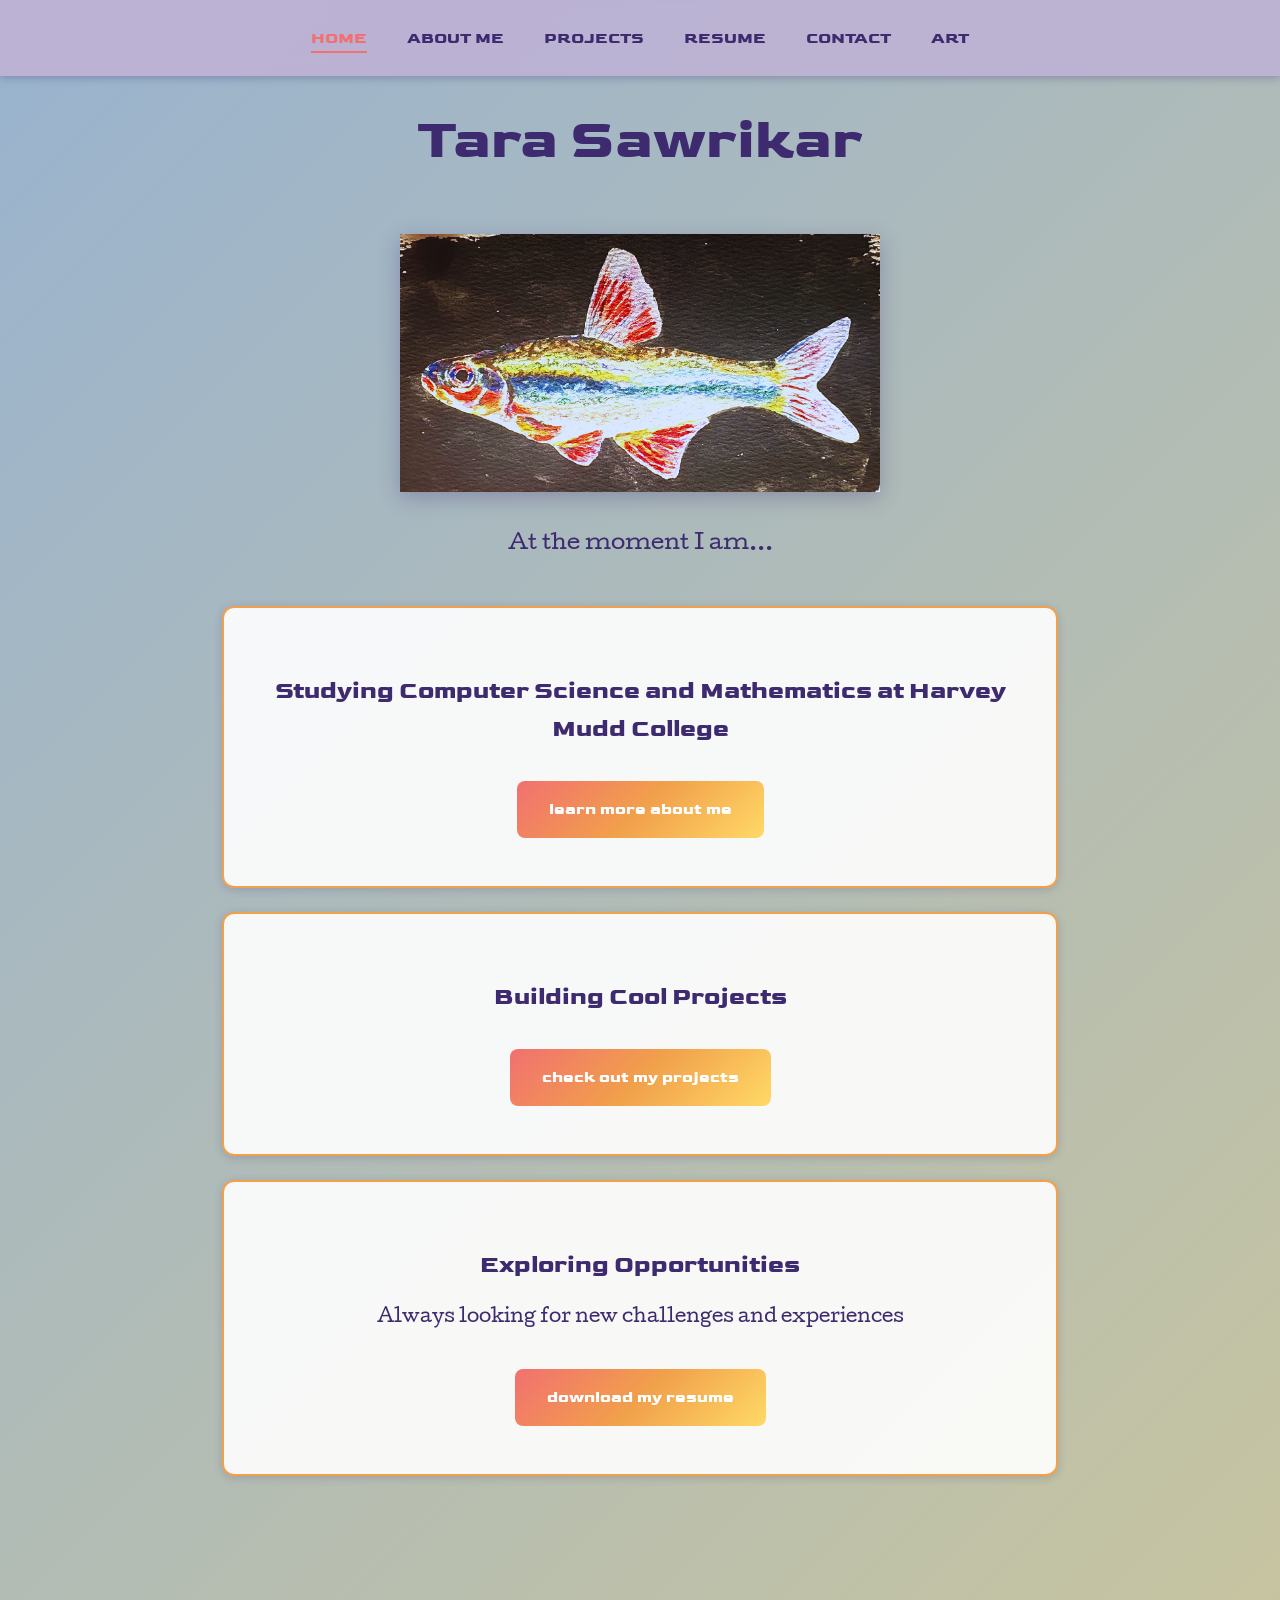
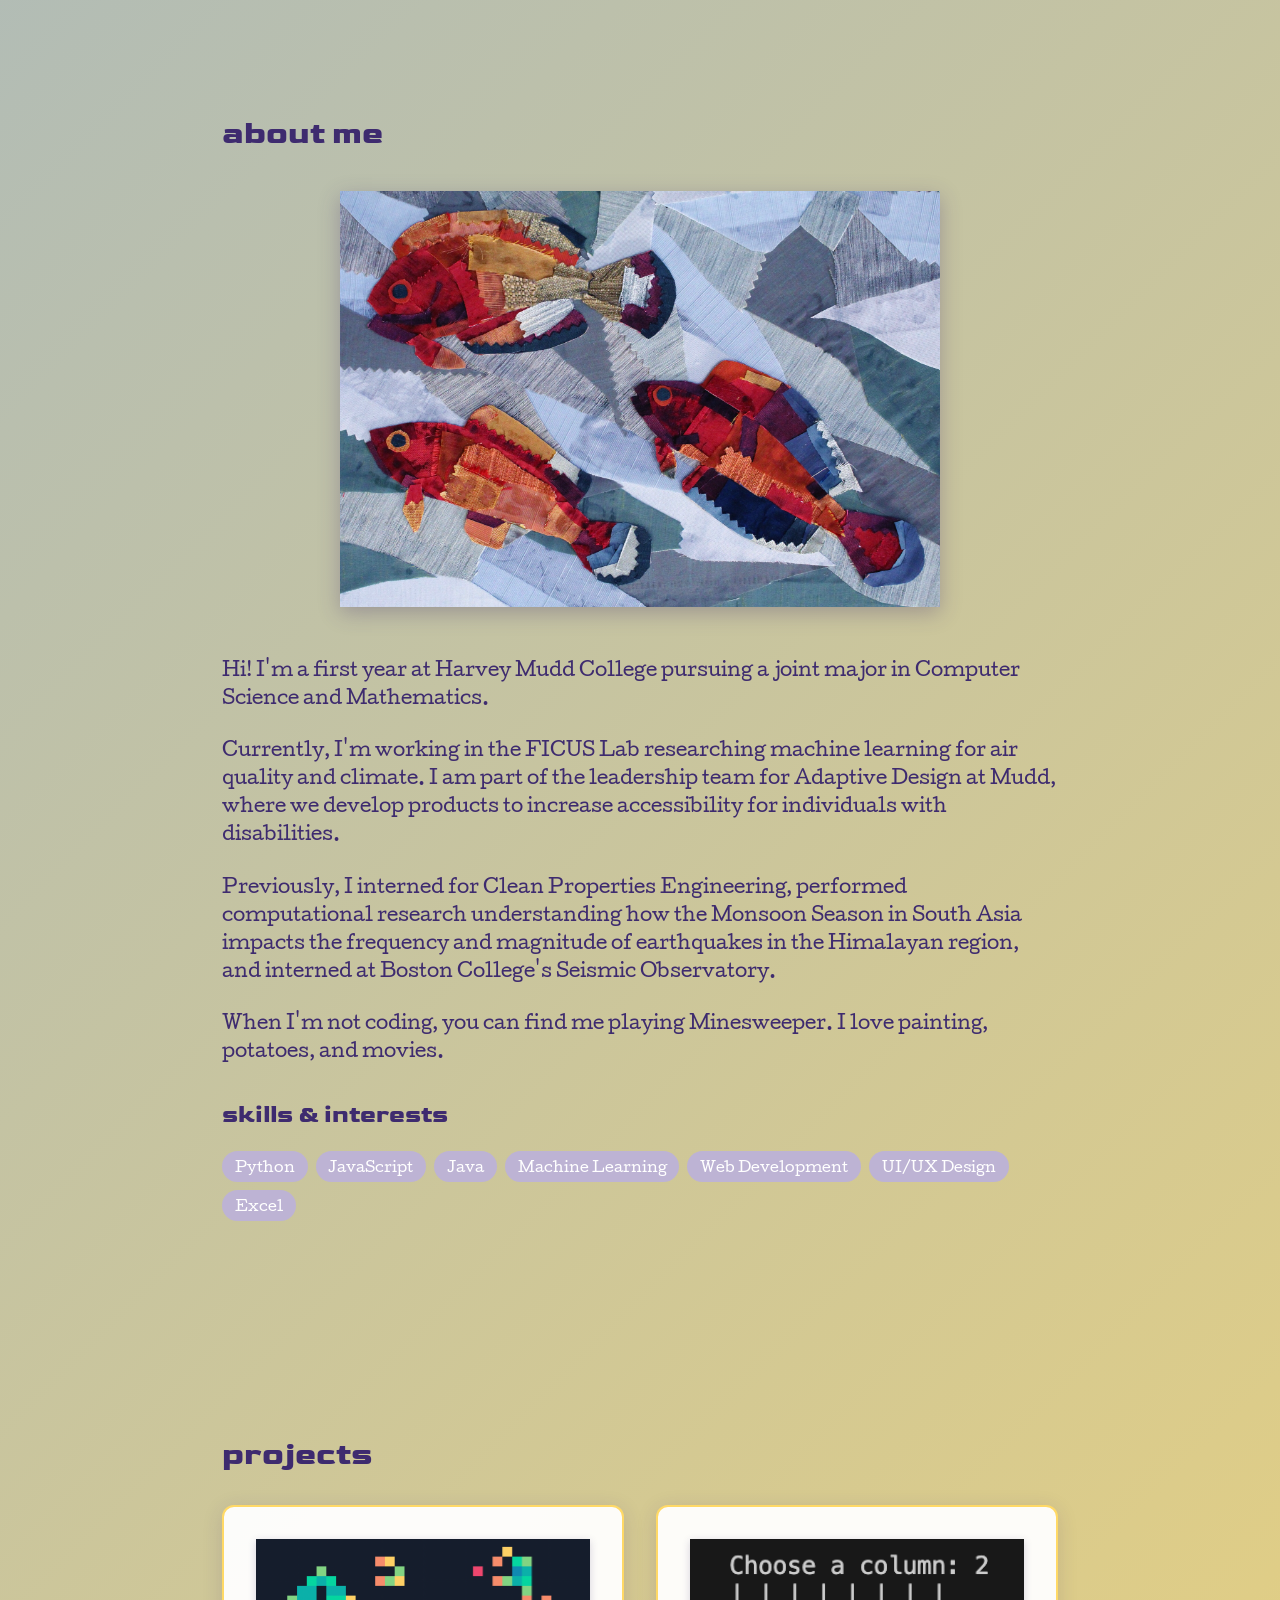
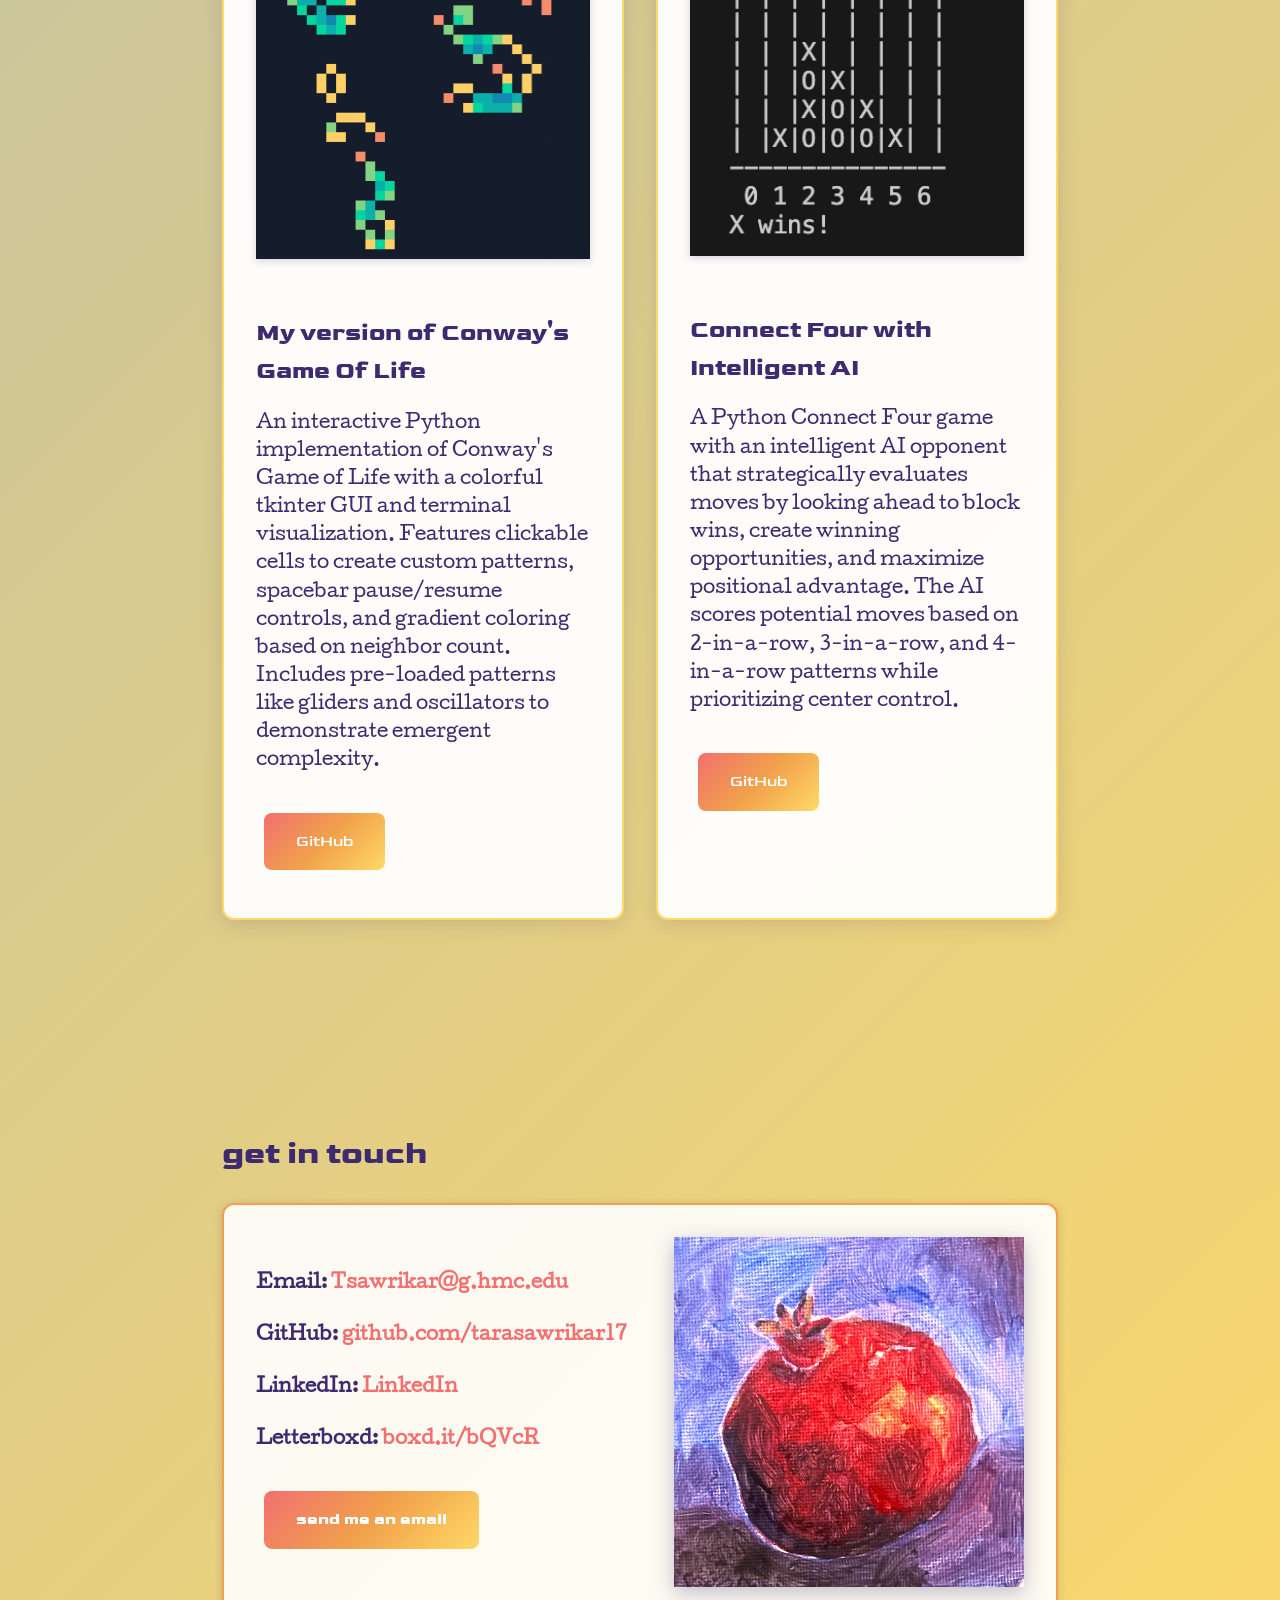
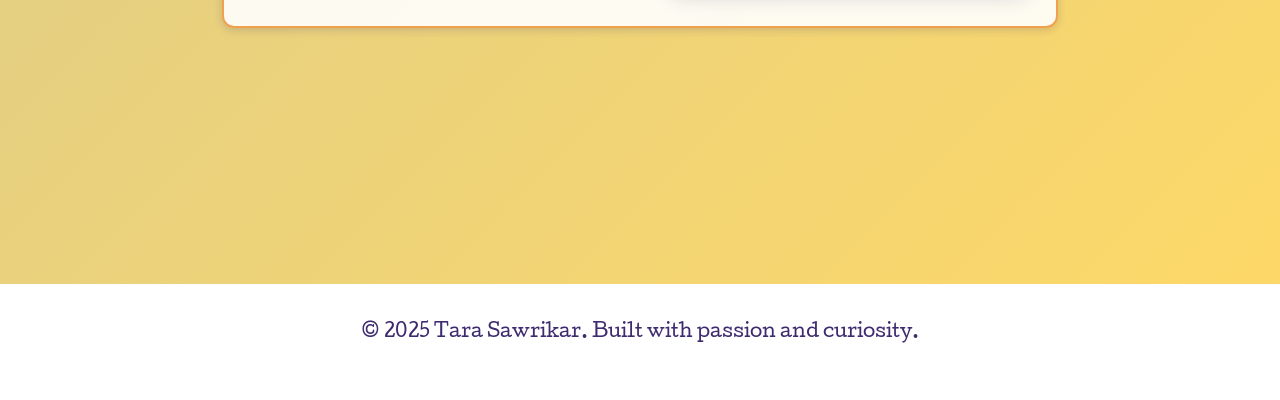
==== index.html @ 08d16f01 "Initial commit" ====
<!DOCTYPE html>
<html lang="en">
<head>
    <meta charset="UTF-8">
    <meta name="viewport" content="width=device-width, initial-scale=1.0">
    <title>Tara Sawrikar - Portfolio</title>

    <link rel="preconnect" href="https://fonts.googleapis.com">
    <link rel="preconnect" href="https://fonts.gstatic.com" crossorigin>
    <link href="https://fonts.googleapis.com/css2?family=Goldman:wght@400;700&family=Cutive&display=swap" rel="stylesheet">

    <style>
        * {
            margin: 0;
            padding: 0;
            box-sizing: border-box;
        }

        body {
            font-family: 'Cutive', serif;
            line-height: 1.6;
            color: #3e2b6f;
            background: linear-gradient(135deg, #99b3cf 0%, #ffd966 100%);
        }

        /* NAVIGATION */

        nav {
            position: fixed;
            top: 0;
            width: 100%;
            background: rgba(189, 179, 212, 0.95);
            backdrop-filter: blur(10px);
            padding: 1.5rem 2rem;
            box-shadow: 0 2px 8px rgba(62, 43, 111, 0.3);
            z-index: 1000;
        }

        nav ul {
            list-style: none;
            display: flex;
            justify-content: center;
            gap: 2.5rem;
            flex-wrap: wrap;
        }

        nav a {
            text-decoration: none;
            color: #3e2b6f;
            font-weight: 700;
            font-family: 'Goldman', sans-serif;
            transition: color 0.3s, border-bottom 0.3s;
        }

        nav a:hover,
        nav a.active {
            color: #f27070;
            border-bottom: 2px solid #f27070;
            padding-bottom: 0.2rem;
        }

        /* SECTIONS */

        section {
            max-width: 900px;
            margin: 0 auto;
            padding: 6rem 2rem 4rem;
            min-height: 100vh;
            scroll-margin-top: 120px;
        }

        h1, h2, h3 {
            font-family: 'Goldman', sans-serif;
        }

        h1 {
            font-size: 3.5rem;
            margin-bottom: 1rem;
        }

        h2 {
            font-size: 2rem;
            margin: 3rem 0 1.5rem;
        }

        h3 {
            font-size: 1.5rem;
            margin: 2rem 0 1rem;
        }

        p {
            font-size: 1.1rem;
            margin-bottom: 1.5rem;
        }

        /* HERO */

        .hero {
            display: flex;
            flex-direction: column;
            align-items: center;
            text-align: center;
        }

        .hero-image {
            width: 480px;
            max-width: 95%;
            margin: 2rem 0;
            box-shadow: 0 6px 20px rgba(62, 43, 111, 0.3);
        }

        .hero-image {
            transition: transform 0.3s ease, box-shadow 0.3s ease;
        }

        .hero-image:hover {
            transform: scale(1.03);
            box-shadow: 0 10px 30px rgba(62, 43, 111, 0.4);
        }

        .about-image {
            display: flex;
            justify-content: center;
            margin: 2rem 0;
        }

        .about-image img {
            width: 600px;
            max-width: 95%;
            box-shadow: 0 6px 20px rgba(62, 43, 111, 0.3);
            transition: transform 0.3s ease, box-shadow 0.3s ease;
        }

        .about-image img:hover {
            transform: scale(1.03);
            box-shadow: 0 10px 30px rgba(62, 43, 111, 0.4);
        }

        .contact-box {
            display: flex;
            align-items: center;
            justify-content: space-between;
            gap: 2rem;
            flex-wrap: wrap;
        }

        .contact-text {
            flex: 1 1 300px;
        }

        .contact-image img {
            max-width: 350px;
            width: 100%;
            box-shadow: 0 6px 20px rgba(62, 43, 111, 0.3);
            transition: transform 0.3s, box-shadow 0.3s;
        }

        .contact-image img:hover {
            transform: scale(1.03);
            box-shadow: 0 10px 30px rgba(62, 43, 111, 0.4);
        }

        @media (max-width: 768px) {
            .contact-box {
                flex-direction: column;
                text-align: center;
            }

            .contact-image img {
                max-width: 100%;
                margin-top: 1rem;
            }
        }

        /* HIGHLIGHT BOX */

        .highlight-box {
            background: rgba(255, 255, 255, 0.9);
            padding: 2rem;
            border-radius: 12px;
            margin: 1.5rem 0;
            box-shadow: 0 2px 8px rgba(62, 43, 111, 0.2);
            border: 2px solid #f1a04b;
            transition: transform 0.3s, box-shadow 0.3s;
        }

        .highlight-box:hover {
            transform: translateY(-3px);
            box-shadow: 0 4px 16px rgba(242, 112, 112, 0.4);
        }

        /* PROJECTS */

        .project-grid {
            display: grid;
            grid-template-columns: repeat(auto-fit, minmax(280px, 1fr));
            gap: 2rem;
        }

        .project-card {
            background: rgba(255, 255, 255, 0.95);
            padding: 2rem;
            border-radius: 12px;
            box-shadow: 0 4px 20px rgba(62, 43, 111, 0.15);
            border: 2px solid #ffd966;
            transition: transform 0.3s, box-shadow 0.3s;
        }

        .project-card:hover {
            transform: translateY(-5px);
            box-shadow: 0 8px 30px rgba(242, 112, 112, 0.3);
        }

        .project-card img {
            width: 100%;
            
            margin-bottom: 1rem;
            box-shadow: 0 2px 8px rgba(62, 43, 111, 0.2);
        }

        /* TAGS */

        .tags {
            display: flex;
            flex-wrap: wrap;
            gap: 0.5rem;
            margin-top: 1rem;
        }

        .tag {
            background: #bdb3d4;
            color: white;
            padding: 0.3rem 0.8rem;
            border-radius: 20px;
            font-size: 0.85rem;
        }

        /* CTA */

        .cta-button {
            display: inline-block;
            background: linear-gradient(135deg, #f27070, #f1a04b, #ffd966);
            color: white;
            padding: 1rem 2rem;
            border-radius: 8px;
            text-decoration: none;
            margin: 1rem 0.5rem;
            font-family: 'Goldman', sans-serif;
            transition: transform 0.2s, box-shadow 0.3s;
        }

        .cta-button:hover {
            transform: scale(1.05);
            box-shadow: 0 6px 20px rgba(242, 112, 112, 0.5);
        }

        /* LINKS */

        .highlight-box a {
            color: #f27070;
            font-weight: 600;
            text-decoration: none;
        }

        .highlight-box a:hover {
            text-decoration: underline;
        }

        /* FADE-IN ANIMATIONS */

        .fade-in {
            opacity: 0;
            transform: translateY(20px);
            transition: opacity 0.8s ease, transform 0.8s ease;
        }

        .fade-in.visible {
            opacity: 1;
            transform: translateY(0);
        }

        footer {
            text-align: center;
            padding: 2rem;
            background: white;
        }

        @media (max-width: 768px) {
            h1 {
                font-size: 2.5rem;
            }

            section {
                padding: 5rem 1.5rem 3rem;
            }
        }

        .highlight-box .cta-button {
            color: white;
        }
    </style>
</head>

<body>

<nav>
    <ul>
        <li><a href="#home">HOME</a></li>
        <li><a href="#about">ABOUT ME</a></li>
        <li><a href="#projects">PROJECTS</a></li>
        <li><a href="resume.html">RESUME</a></li>
        <li><a href="#contact">CONTACT</a></li>
        <li><a href="art.html">ART</a></li>
    </ul>
</nav>

<section id="home" class="hero fade-in">
    <h1>Tara Sawrikar</h1>
    <img src="rainbow.png" alt="Colorful fish artwork" class="hero-image" />
    <p style="font-size: 1.3rem;">At the moment I am...</p>

    <div>
        <div class="highlight-box fade-in">
            <h3>Studying Computer Science and Mathematics at Harvey Mudd College</h3>
            <a href="#about" class="cta-button">learn more about me</a>
        </div>

        <div class="highlight-box fade-in">
            <h3>Building Cool Projects</h3>
            <a href="#projects" class="cta-button">check out my projects</a>
        </div>

        <div class="highlight-box fade-in">
            <h3>Exploring Opportunities</h3>
            <p>Always looking for new challenges and experiences</p>
            <a href="resume.html" class="cta-button">download my resume</a>
        </div>
    </div>
</section>

<section id="about" class="fade-in">
    <h2>about me</h2>

    <div class="about-image">
        <img src="fashionfish.png" alt="About Me Image">
    </div>

    <h2></h2>

    <div class="about-container">
        <div class="about-text">
            <p>Hi! I'm a first year at Harvey Mudd College pursuing a joint major in Computer Science and Mathematics.</p>

            <p>Currently, I'm working in the FICUS Lab researching machine learning for air quality and climate. I am part of the leadership team for Adaptive Design at Mudd, where we develop products to increase accessibility for individuals with disabilities.</p>

            <p>Previously, I interned for Clean Properties Engineering, performed computational research understanding how the Monsoon Season in South Asia impacts the frequency and magnitude of earthquakes in the Himalayan region, and interned at Boston College's Seismic Observatory.</p>

            <p>When I'm not coding, you can find me playing Minesweeper. I love painting, potatoes, and movies.</p>

            <h3>skills & interests</h3>
            <div class="tags">
                <span class="tag">Python</span>
                <span class="tag">JavaScript</span>
                <span class="tag">Java</span>
                <span class="tag">Machine Learning</span>
                <span class="tag">Web Development</span>
                <span class="tag">UI/UX Design</span>
                <span class="tag">Excel</span>
            </div>
        </div>
    </div>
</section>

<section id="projects" class="fade-in">
    <h2>projects</h2>

    <div class="project-grid">
        <div class="project-card fade-in">
            <img src="GOL.png" alt="Conway's Game of Life">
            <h3>My version of Conway's Game Of Life</h3>
            <p>An interactive Python implementation of Conway's Game of Life with a colorful tkinter GUI and terminal visualization. Features clickable cells to create custom patterns, spacebar pause/resume controls, and gradient coloring based on neighbor count. Includes pre-loaded patterns like gliders and oscillators to demonstrate emergent complexity.</p>
            <a href="https://github.com/tarasawrikar17/my-conways-game-of-life" class="cta-button" target="_blank">GitHub</a>
        </div>

        <div class="project-card fade-in">
            <img src="four.png" alt="Connect Four AI">
            <h3>Connect Four with Intelligent AI</h3>
            <p>A Python Connect Four game with an intelligent AI opponent that strategically evaluates moves by looking ahead to block wins, create winning opportunities, and maximize positional advantage. The AI scores potential moves based on 2-in-a-row, 3-in-a-row, and 4-in-a-row patterns while prioritizing center control.</p>
            <a href="https://github.com/tarasawrikar17/AI-Connect4" class="cta-button" target="_blank">GitHub</a>
        </div>
    </div>
</section>

<section id="contact" class="fade-in">
    <h2>get in touch</h2>

    <div class="highlight-box contact-box">
        <div class="contact-text">
            <p><strong>Email:</strong> <a href="mailto:Tsawrikar@g.hmc.edu">Tsawrikar@g.hmc.edu</a></p>
            <p><strong>GitHub:</strong> <a href="https://github.com/tarasawrikar17">github.com/tarasawrikar17</a></p>
            <p><strong>LinkedIn:</strong> <a href="https://linkedin.com/in/tara-sawrikar-07434b345">LinkedIn</a></p>
            <p><strong>Letterboxd:</strong> <a href="https://boxd.it/bQVcR">boxd.it/bQVcR</a></p>

            <a href="mailto:Tsawrikar@g.hmc.edu" class="cta-button">send me an email</a>
        </div>

        <div class="contact-image">
            <img src="pom.png" alt="Contact Image">
        </div>
    </div>
</section>

<footer>
    <p>&copy; 2025 Tara Sawrikar. Built with passion and curiosity.</p>
</footer>

<script>
/* Smooth scrolling */
document.querySelectorAll('a[href^="#"]').forEach(anchor => {
    anchor.addEventListener('click', e => {
        e.preventDefault();
        document.querySelector(anchor.getAttribute('href'))
            .scrollIntoView({ behavior: 'smooth' });
    });
});

/* Active nav highlight */
const sections = document.querySelectorAll("section");
const navLinks = document.querySelectorAll("nav a[href^='#']");

window.addEventListener("scroll", () => {
    let current = "";
    sections.forEach(section => {
        if (pageYOffset >= section.offsetTop - 130) {
            current = section.id;
        }
    });

    navLinks.forEach(link => {
        link.classList.remove("active");
        if (link.getAttribute("href") === `#${current}`) {
            link.classList.add("active");
        }
    });
});

/* Fade-in observer */
const observer = new IntersectionObserver(entries => {
    entries.forEach(entry => {
        if (entry.isIntersecting) {
            entry.target.classList.add("visible");
        }
    });
});

document.querySelectorAll(".fade-in").forEach(el => observer.observe(el));
</script>

</body>
</html>
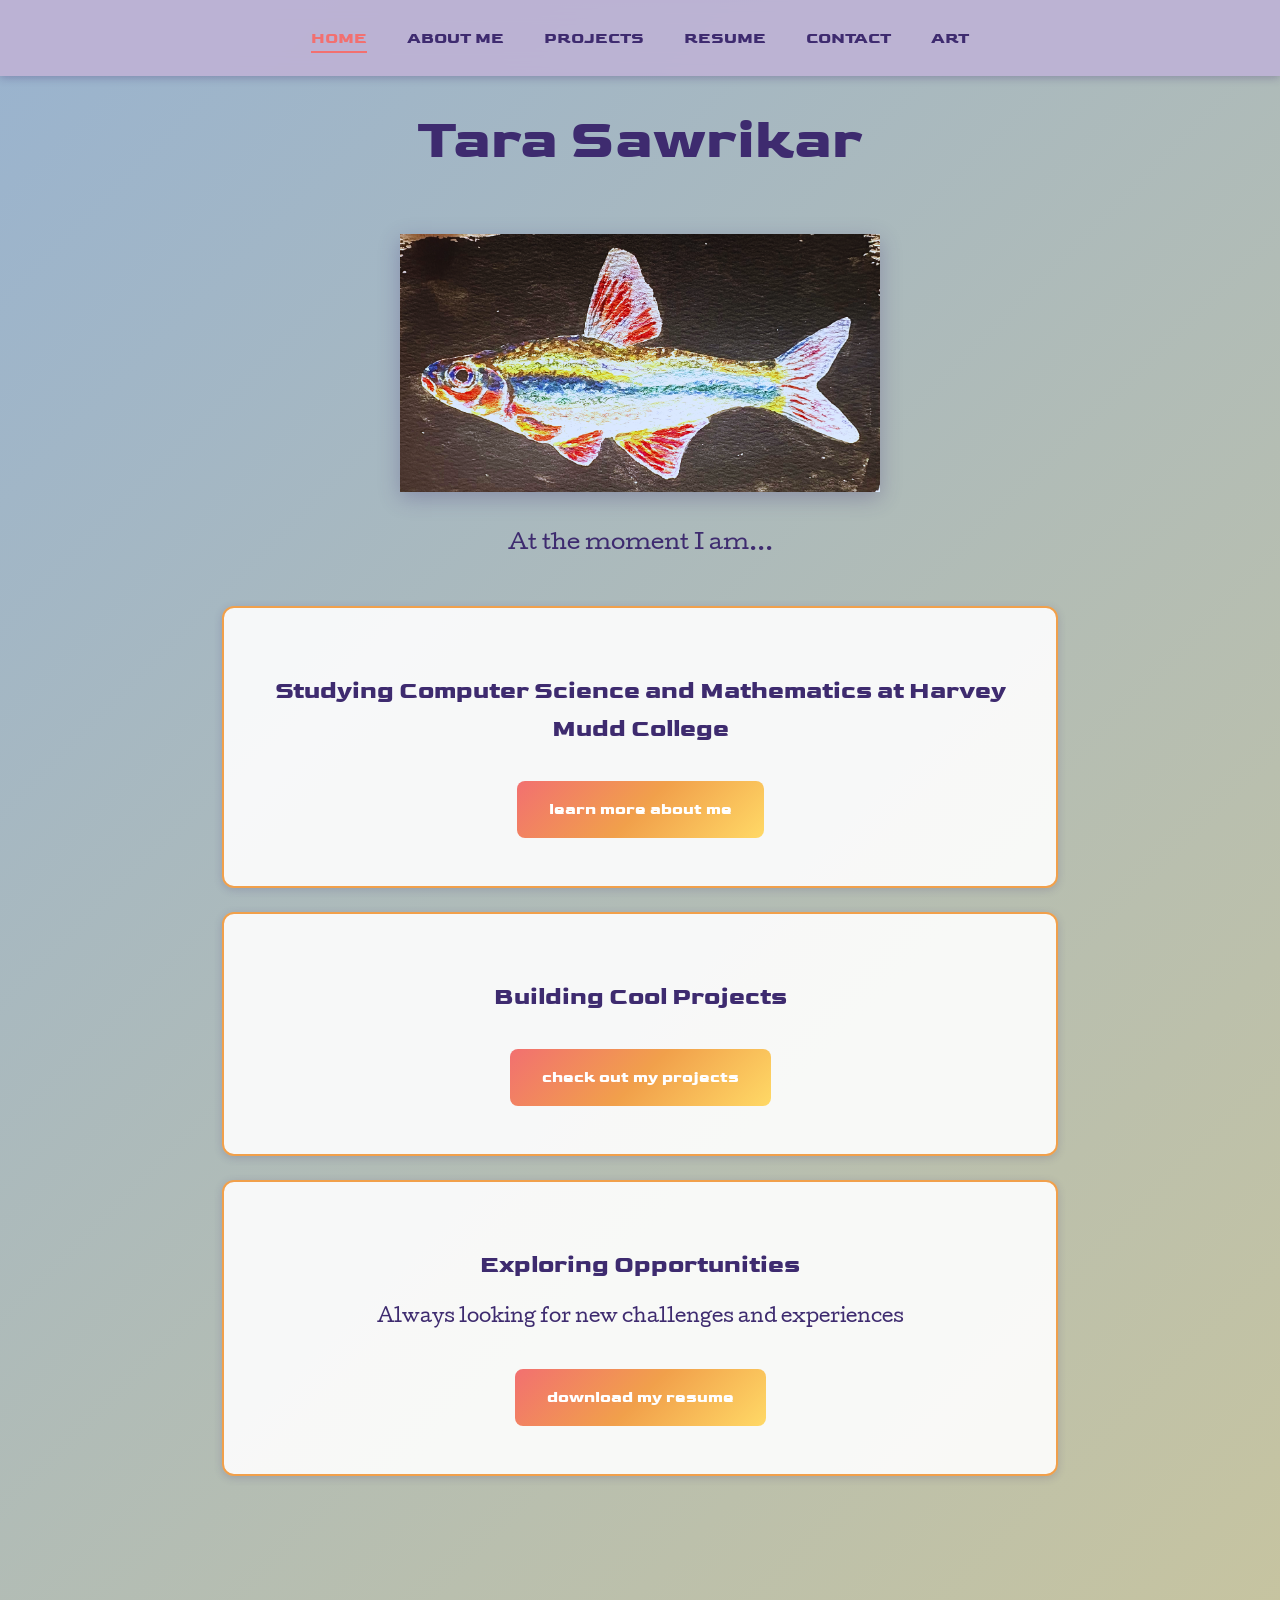
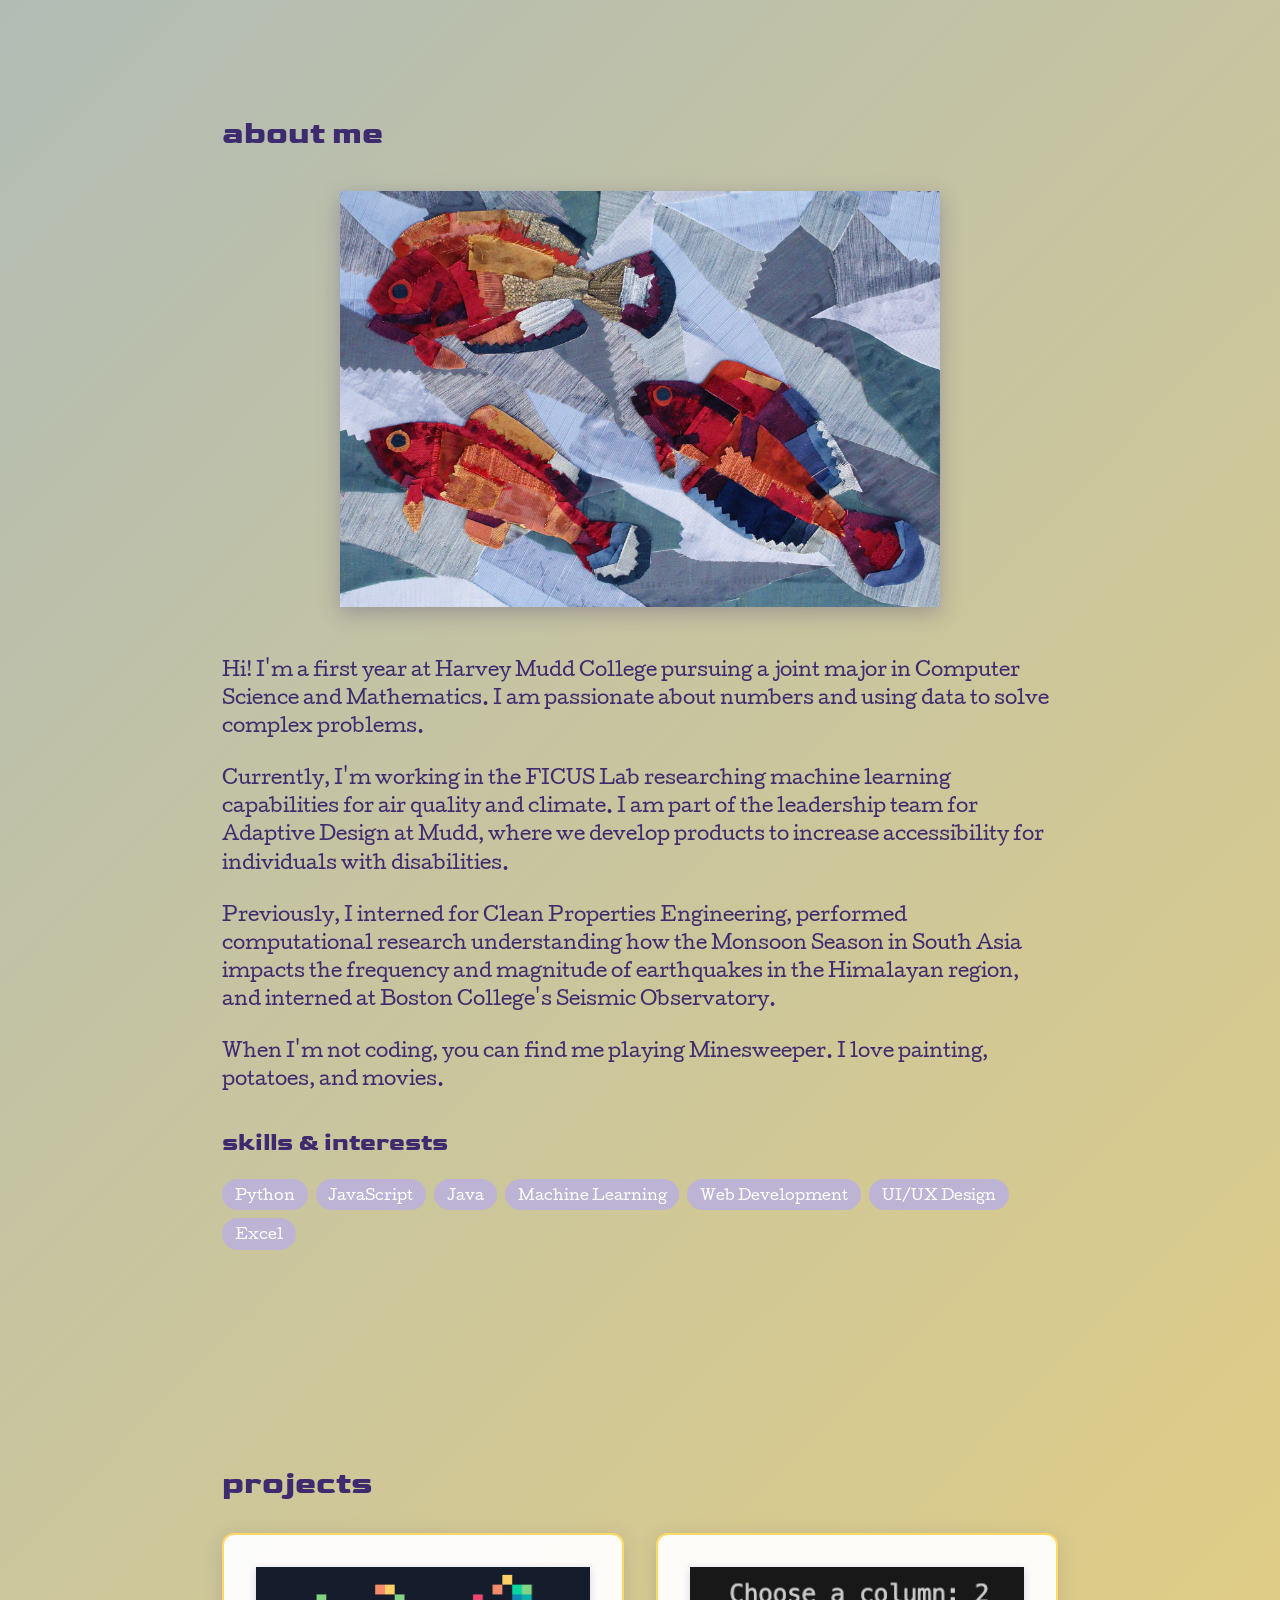
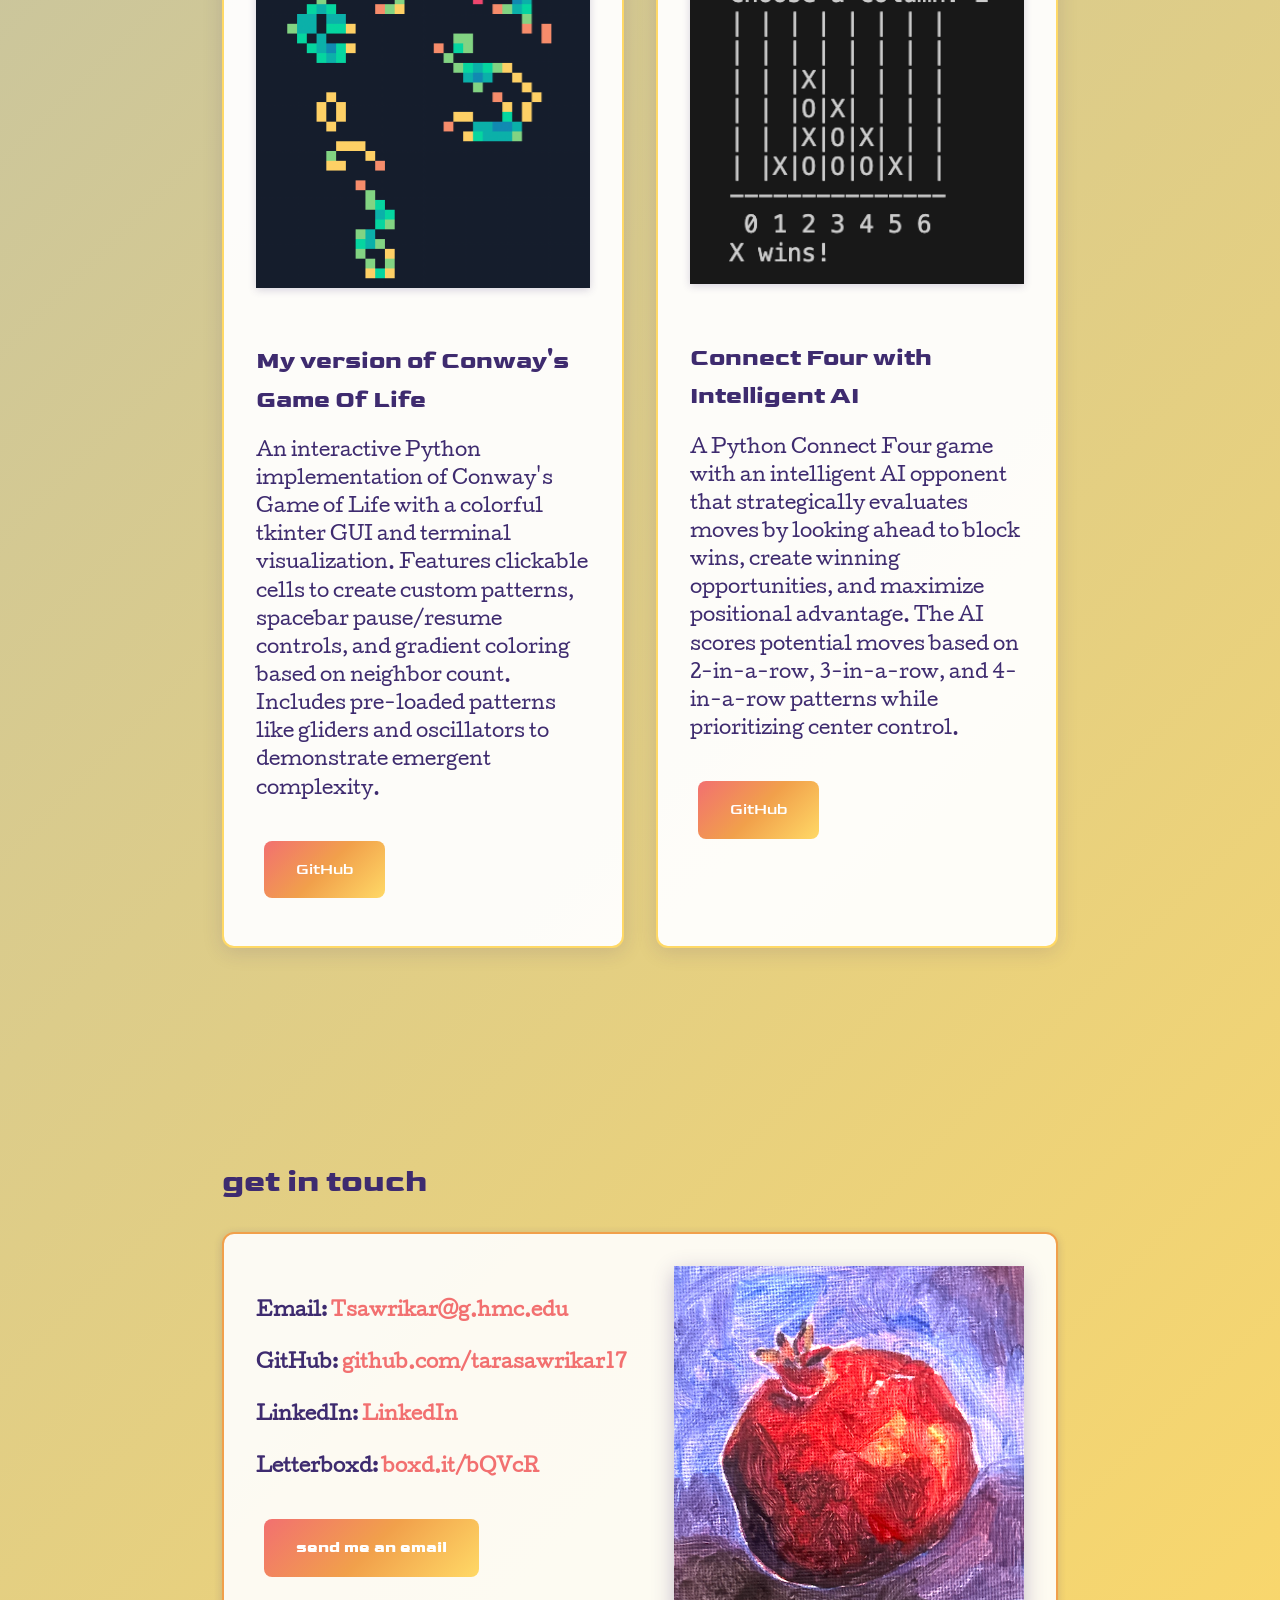
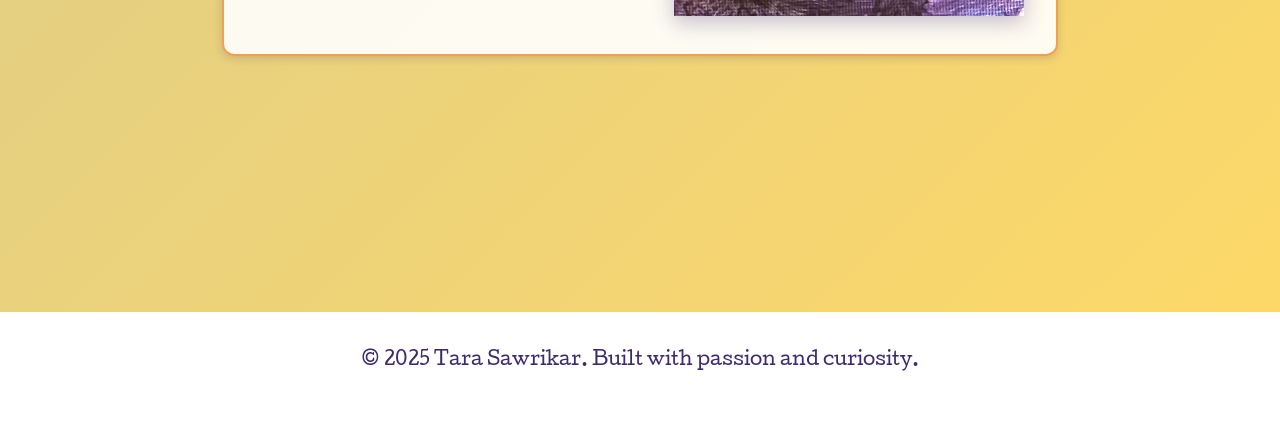
==== commit 33d21dce: "update" ====
--- a/index.html
+++ b/index.html
@@ -298,6 +298,40 @@
         .highlight-box .cta-button {
             color: white;
         }
+
+        @media (max-width: 768px) {
+    nav {
+        padding: 0.75rem 1rem;
+    }
+
+    @media (max-width: 768px) {
+    nav ul {
+        gap: 1rem;
+    }
+}
+
+@media (max-width: 768px) {
+    nav a {
+        font-size: 0.9rem;
+    }
+}
+
+@media (max-width: 768px) {
+    nav ul {
+        flex-wrap: nowrap;
+        overflow-x: auto;
+        justify-content: flex-start;
+    }
+}
+
+@media (max-width: 768px) {
+    section {
+        scroll-margin-top: 80px;
+    }
+}
+
+}
+
     </style>
 </head>
 
@@ -349,9 +383,9 @@
 
     <div class="about-container">
         <div class="about-text">
-            <p>Hi! I'm a first year at Harvey Mudd College pursuing a joint major in Computer Science and Mathematics.</p>
-
-            <p>Currently, I'm working in the FICUS Lab researching machine learning for air quality and climate. I am part of the leadership team for Adaptive Design at Mudd, where we develop products to increase accessibility for individuals with disabilities.</p>
+            <p>Hi! I'm a first year at Harvey Mudd College pursuing a joint major in Computer Science and Mathematics. I am passionate about numbers and using data to solve complex problems.</p>
+
+            <p>Currently, I'm working in the FICUS Lab researching machine learning capabilities for air quality and climate. I am part of the leadership team for Adaptive Design at Mudd, where we develop products to increase accessibility for individuals with disabilities.</p>
 
             <p>Previously, I interned for Clean Properties Engineering, performed computational research understanding how the Monsoon Season in South Asia impacts the frequency and magnitude of earthquakes in the Himalayan region, and interned at Boston College's Seismic Observatory.</p>
 
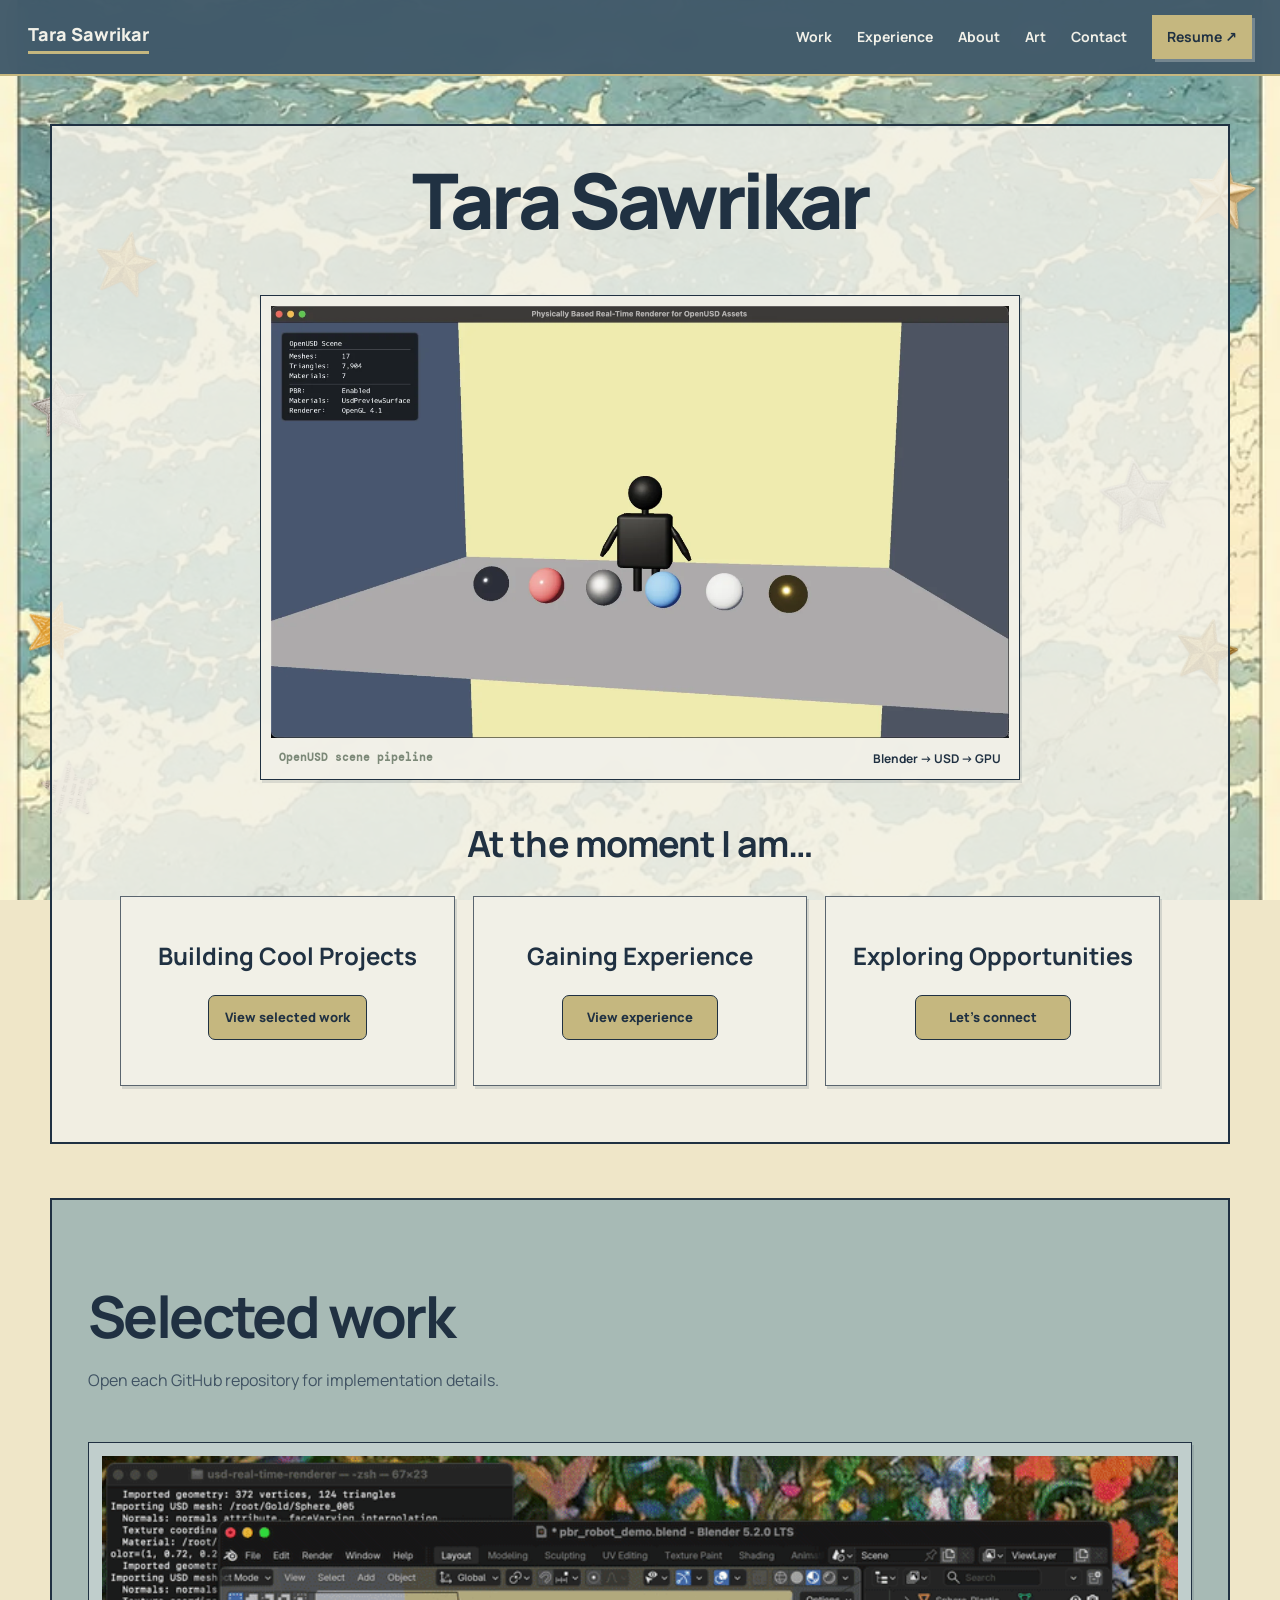
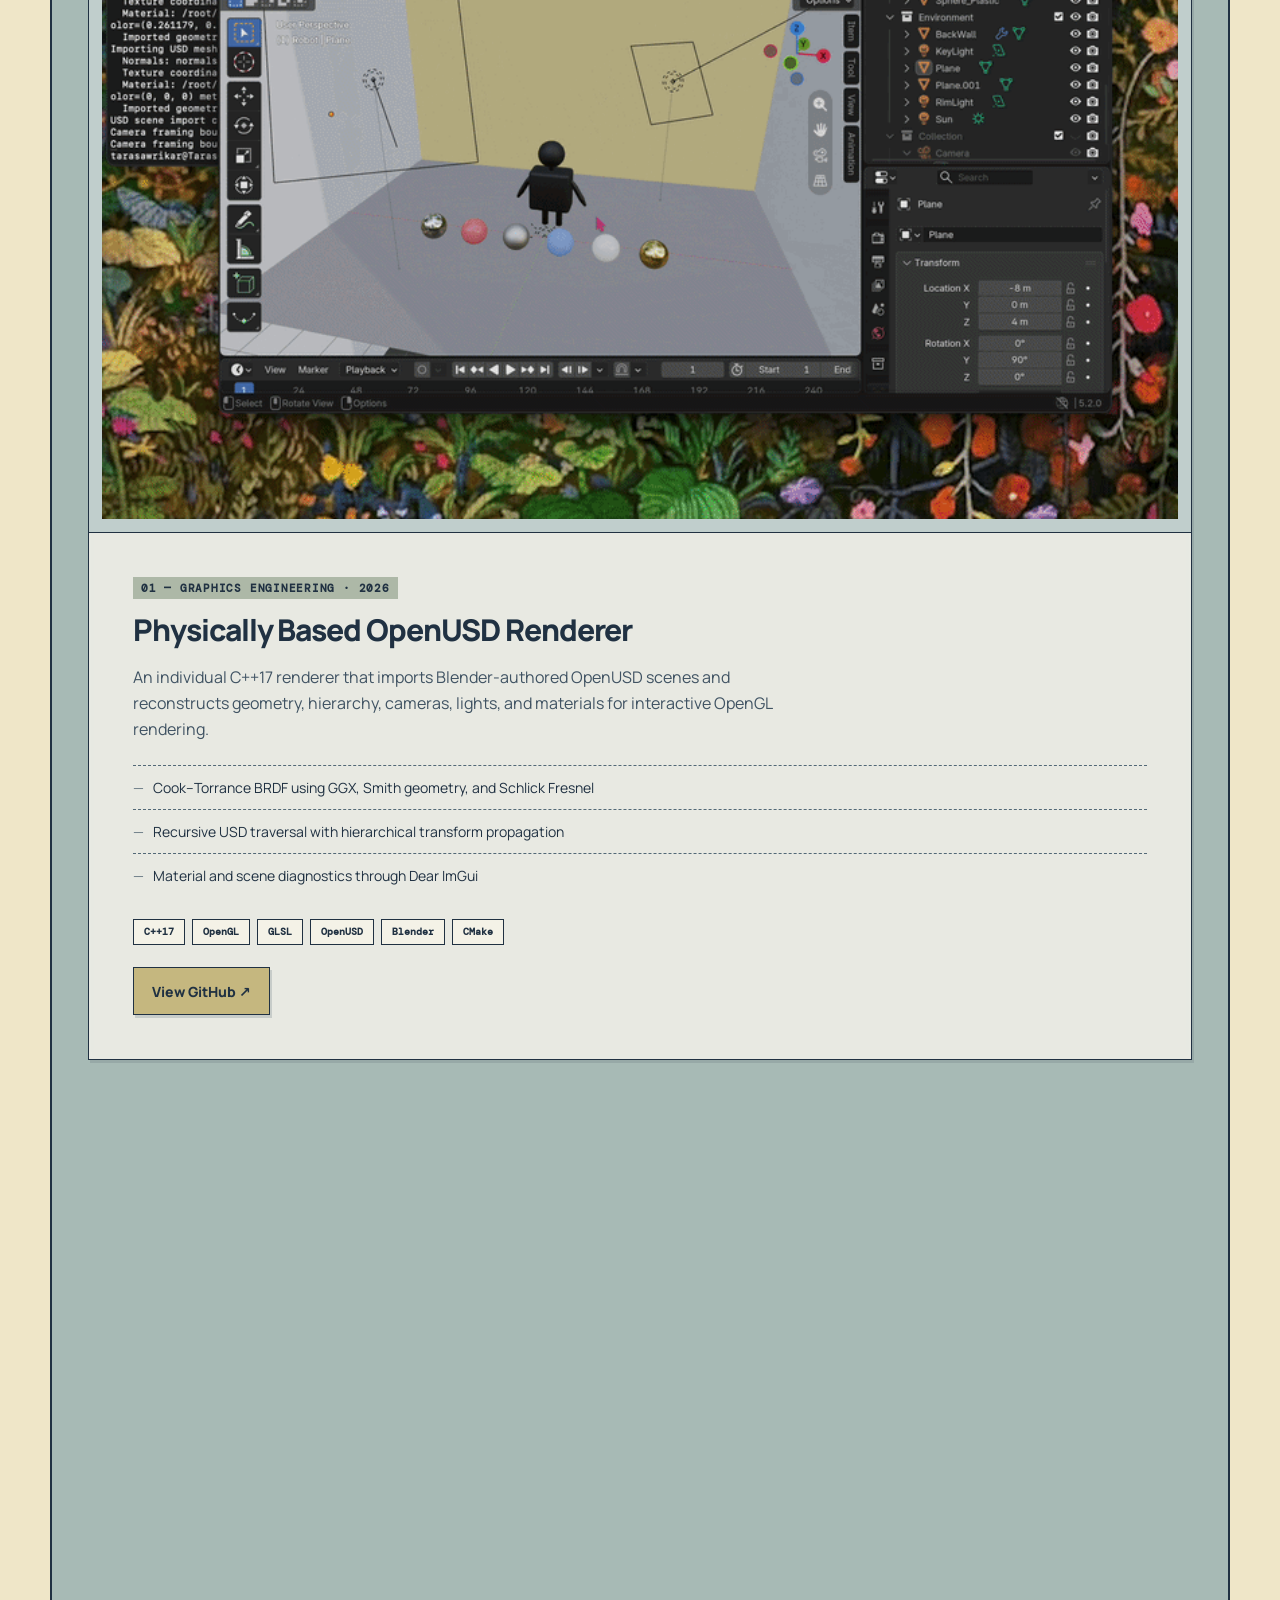
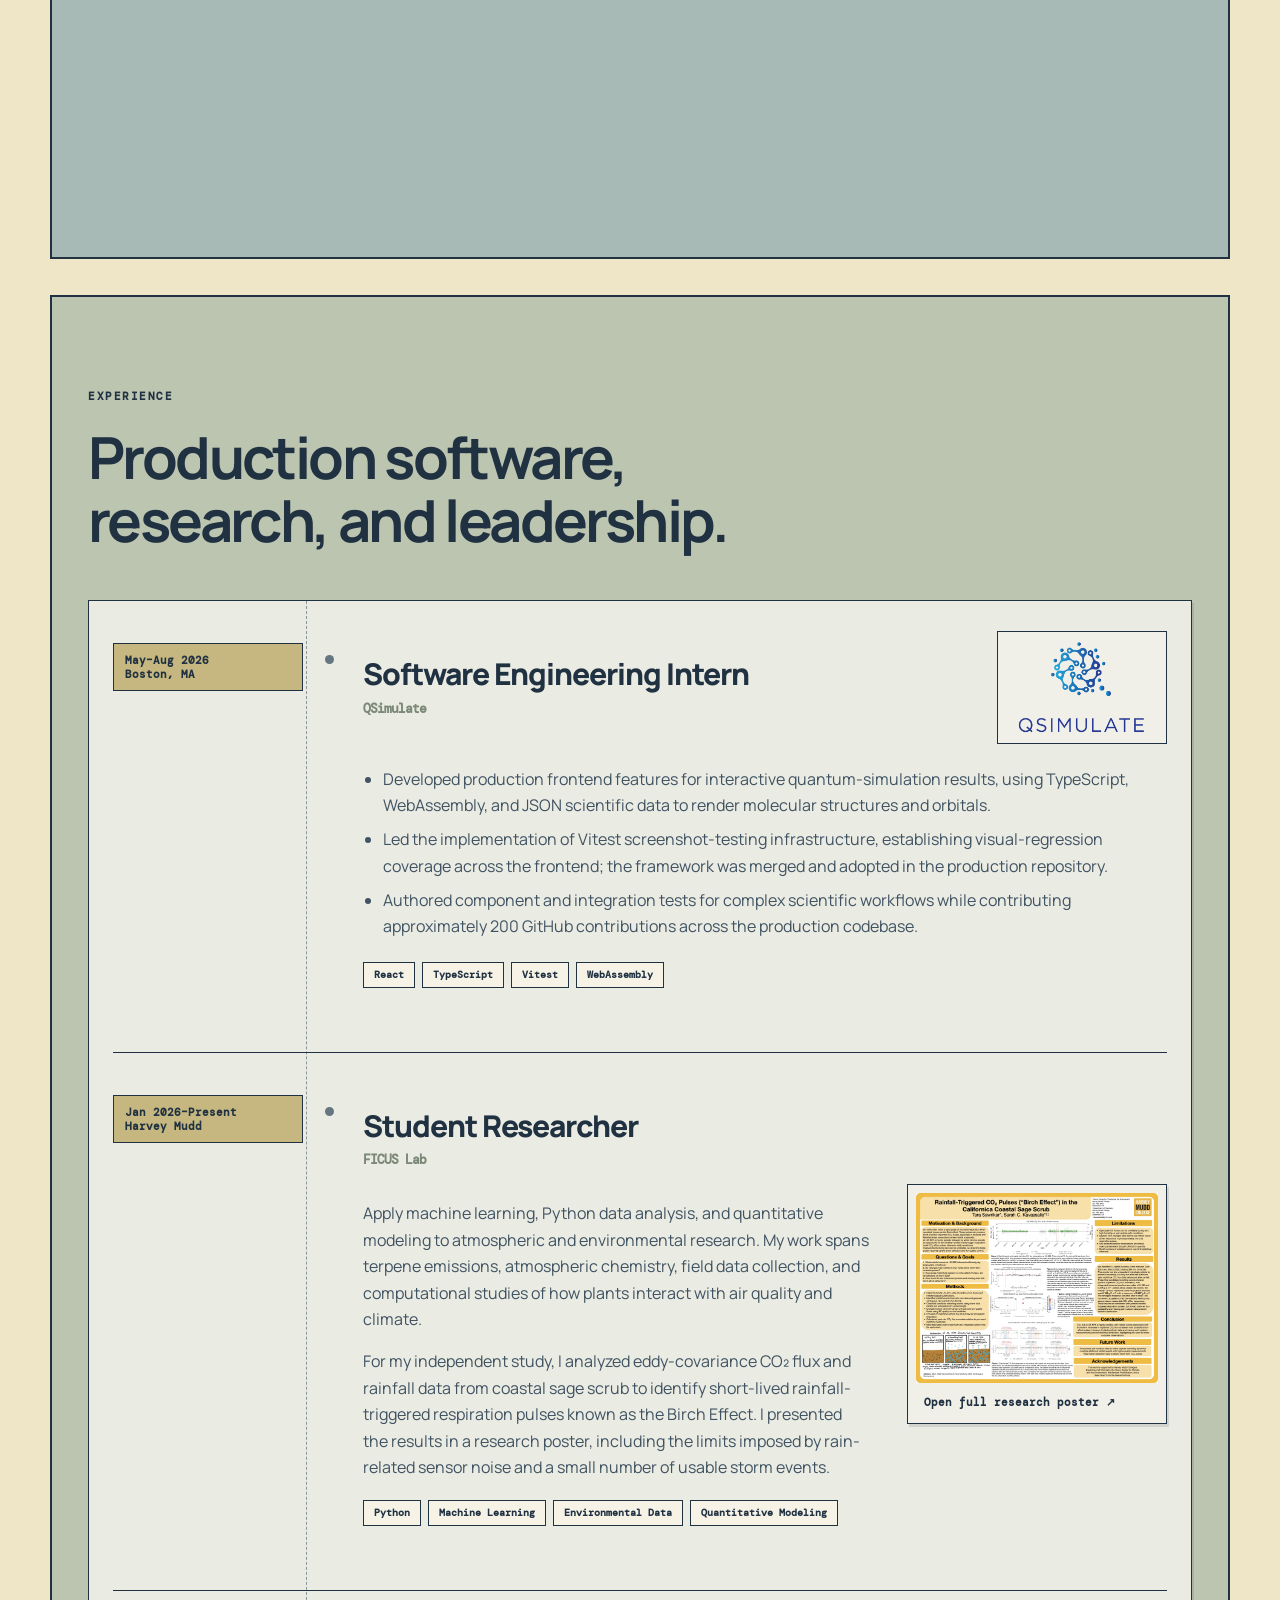
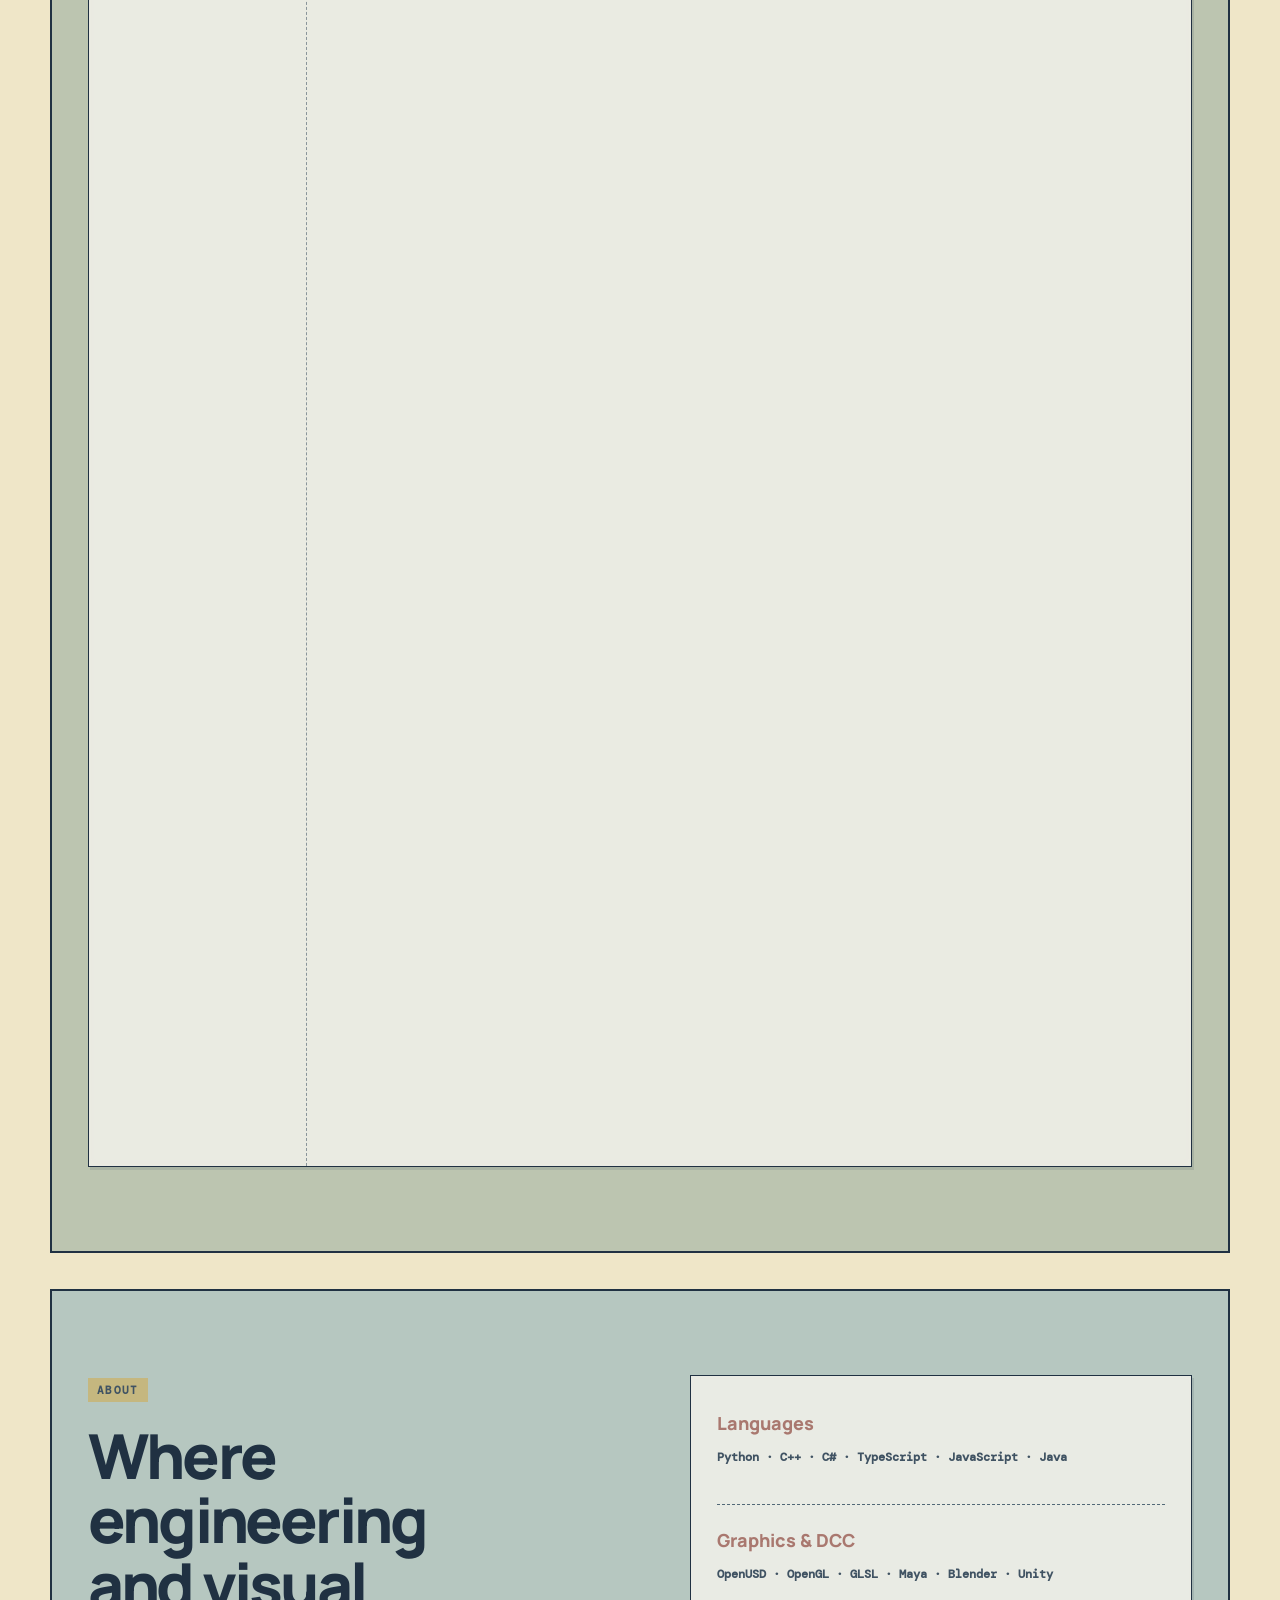
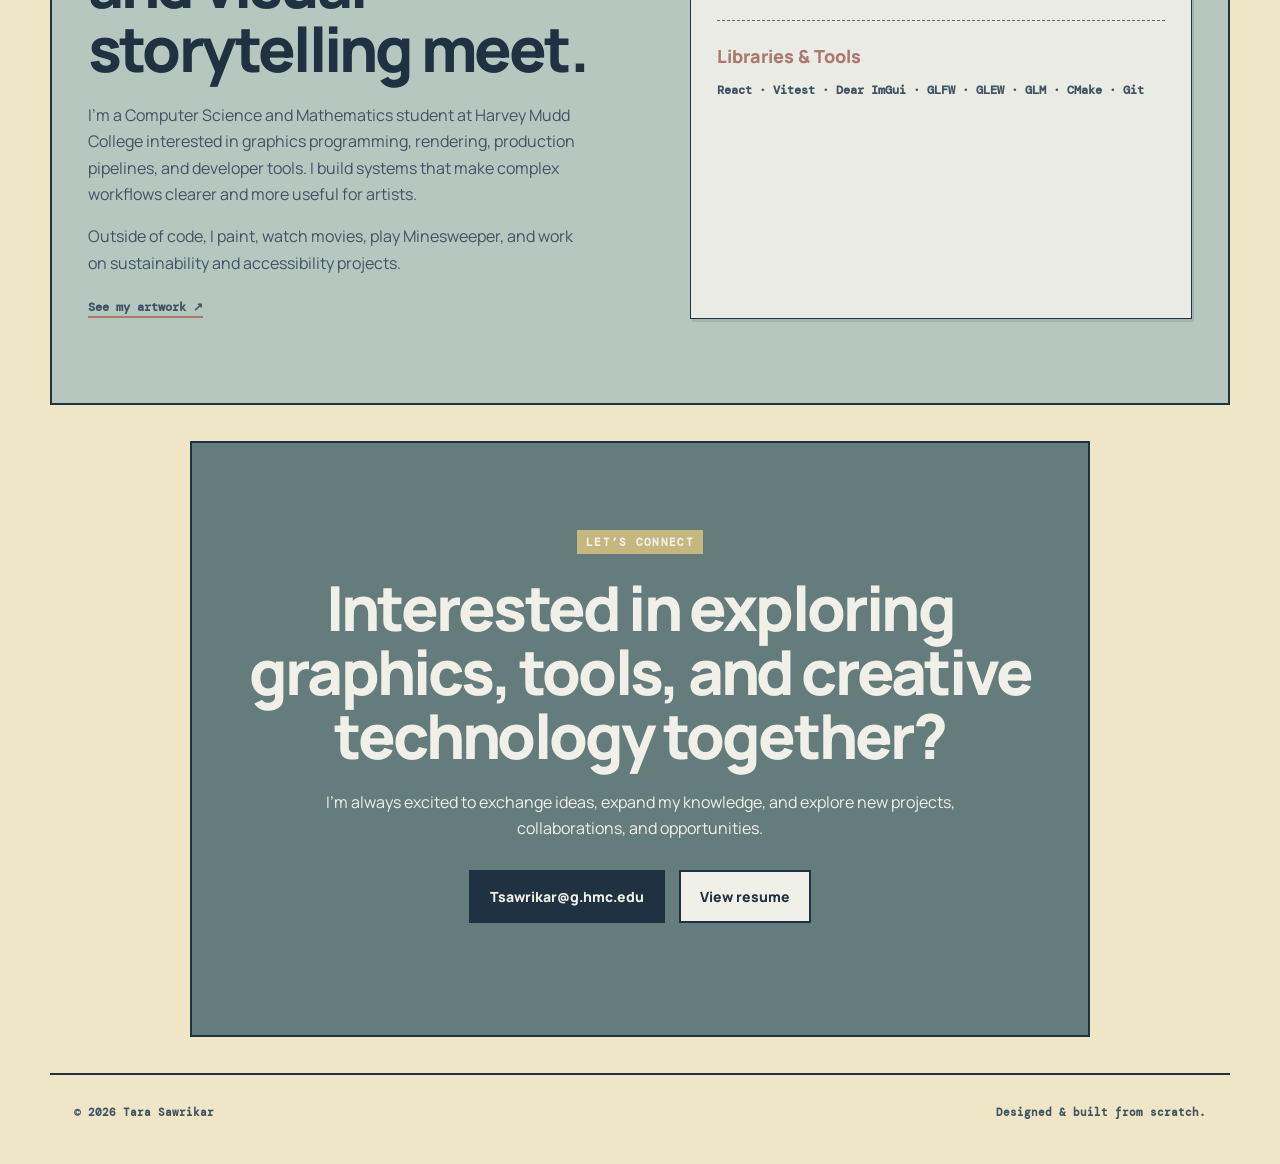
==== commit d2f83560: "Redesign graphics engineering portfolio" ====
--- a/index.html
+++ b/index.html
@@ -1,494 +1,77 @@
-<!DOCTYPE html>
-<html lang="en">
+<!doctype html>
+<html lang="en" class="no-js">
 <head>
-    <meta charset="UTF-8">
-    <meta name="viewport" content="width=device-width, initial-scale=1.0">
-    <title>Tara Sawrikar - Portfolio</title>
+  <meta charset="utf-8">
+  <meta name="viewport" content="width=device-width, initial-scale=1">
+  <meta name="description" content="Tara Sawrikar builds real-time renderers, OpenUSD pipelines, and artist-facing production tools.">
+  <meta name="theme-color" content="#080b12">
+  <meta property="og:title" content="Tara Sawrikar — Graphics & Pipeline Engineering">
+  <meta property="og:description" content="Real-time rendering, OpenUSD workflows, and production tools for artists.">
+  <meta property="og:type" content="website">
+  <meta property="og:url" content="https://tarasawrikar.com/">
+  <meta property="og:image" content="https://tarasawrikar.com/assets/projects/renderer/demo.gif">
+  <meta name="twitter:card" content="summary_large_image">
+  <link rel="canonical" href="https://tarasawrikar.com/">
+  <title>Tara Sawrikar | Graphics & Pipeline Engineering</title>
+  <link rel="preconnect" href="https://fonts.googleapis.com">
+  <link rel="preconnect" href="https://fonts.gstatic.com" crossorigin>
+  <link href="https://fonts.googleapis.com/css2?family=DM+Mono:wght@400;500&family=Manrope:wght@400;500;600;700;800&display=swap" rel="stylesheet">
+  <link rel="stylesheet" href="styles.css">
+  <script src="script.js" defer></script>
+</head>
+<body>
+  <a class="skip-link" href="#main">Skip to content</a>
+  <header class="site-header">
+    <a class="brand" href="#top" aria-label="Tara Sawrikar home"><span class="brand-mark" aria-hidden="true">TS</span><span>Tara Sawrikar</span></a>
+    <button class="nav-toggle" type="button" aria-label="Open navigation" aria-expanded="false" aria-controls="site-nav"><span></span><span></span></button>
+    <nav id="site-nav" aria-label="Primary navigation">
+      <a href="#work">Work</a><a href="#experience">Experience</a><a href="#about">About</a><a href="art.html">Art</a><a href="#contact">Contact</a>
+      <a class="nav-cta" href="resume/Tara_Sawrikar_Resume_2026.pdf" target="_blank" rel="noreferrer">Resume ↗</a>
+    </nav>
+  </header>
 
-    <link rel="preconnect" href="https://fonts.googleapis.com">
-    <link rel="preconnect" href="https://fonts.gstatic.com" crossorigin>
-    <link href="https://fonts.googleapis.com/css2?family=Goldman:wght@400;700&family=Cutive&display=swap" rel="stylesheet">
+  <main id="main">
+    <section class="hero section" id="top">
+      <h1 class="hero-name reveal">Tara Sawrikar</h1>
+      <figure class="hero-media reveal">
+        <img src="assets/projects/renderer/hero-renderer.webp" width="1400" height="819" alt="OpenUSD renderer output showing seven PBR materials, a robot scene, and runtime scene diagnostics">
+        <figcaption><span>OpenUSD scene pipeline</span><strong>Blender → USD → GPU</strong></figcaption>
+      </figure>
+      <p class="hero-status reveal">At the moment I am…</p>
+      <nav class="hero-actions reveal" aria-label="Explore Tara's portfolio">
+        <a class="hero-action-card" href="#work"><strong>Building Cool Projects</strong><span>View selected work</span></a>
+        <a class="hero-action-card" href="#experience"><strong>Gaining Experience</strong><span>View experience</span></a>
+        <a class="hero-action-card" href="#contact"><strong>Exploring Opportunities</strong><span>Let’s connect</span></a>
+      </nav>
+    </section>
 
-    <style>
-        * {
-            margin: 0;
-            padding: 0;
-            box-sizing: border-box;
-        }
+    <section class="section work" id="work">
+      <div class="section-heading reveal"><h2>Selected work</h2><p>Open each GitHub repository for implementation details.</p></div>
 
-        body {
-            font-family: 'Cutive', serif;
-            line-height: 1.6;
-            color: #3e2b6f;
-            background: linear-gradient(135deg, #99b3cf 0%, #ffd966 100%);
-        }
+      <article class="project project-featured reveal">
+        <div class="project-media renderer-still"><img src="assets/projects/renderer/demo.gif" width="800" height="493" alt="Animated comparison between a Blender-authored scene and its imported real-time renderer output"></div>
+        <div class="project-copy"><p class="project-index">01 — GRAPHICS ENGINEERING · 2026</p><h3>Physically Based OpenUSD Renderer</h3><p>An individual C++17 renderer that imports Blender-authored OpenUSD scenes and reconstructs geometry, hierarchy, cameras, lights, and materials for interactive OpenGL rendering.</p>
+          <ul class="project-points"><li>Cook–Torrance BRDF using GGX, Smith geometry, and Schlick Fresnel</li><li>Recursive USD traversal with hierarchical transform propagation</li><li>Material and scene diagnostics through Dear ImGui</li></ul>
+          <div class="tags"><span>C++17</span><span>OpenGL</span><span>GLSL</span><span>OpenUSD</span><span>Blender</span><span>CMake</span></div>
+          <div class="link-row"><a class="text-link" href="https://github.com/tarasawrikar17/physically-based-openusd-renderer" target="_blank" rel="noreferrer">View GitHub ↗</a></div>
+        </div>
+      </article>
 
-        /* NAVIGATION */
+      <div class="project-grid">
+        <article class="project-card reveal"><div class="card-media"><img src="assets/projects/maya/demo.gif" width="800" height="521" alt="Animated demo of the Maya Asset Publisher validating and publishing an asset"></div><p class="project-index">02 — PIPELINE · 2026</p><h3>Maya Asset Publisher</h3><p>An individual Python tool that validates Maya scenes, blocks invalid publishes, versions assets, captures thumbnails, writes metadata, and exports Maya ASCII and USD deliverables.</p><div class="tags"><span>Python</span><span>Maya API</span><span>OpenUSD</span><span>JSON</span></div><div class="link-row"><a class="text-link" href="https://github.com/tarasawrikar17/maya-asset-publisher" target="_blank" rel="noreferrer">View GitHub ↗</a></div></article>
+        <article class="project-card reveal"><div class="card-media"><img src="assets/projects/unity/demo.gif" width="800" height="519" alt="Animated demo of the Unity Asset Validator scanning assets and applying a quick fix"></div><p class="project-index">03 — EDITOR TOOLING · 2026</p><h3>Unity Asset Validator</h3><p>An individual Unity 6 editor extension that scans textures, materials, and prefabs; groups actionable findings; supports selected quick fixes; and exports CSV reports.</p><div class="tags"><span>C#</span><span>Unity Editor API</span><span>IMGUI</span><span>CSV</span></div><div class="link-row"><a class="text-link" href="https://github.com/tarasawrikar17/unity-asset-validator" target="_blank" rel="noreferrer">View GitHub ↗</a></div></article>
+      </div>
+    </section>
 
-        nav {
-            position: fixed;
-            top: 0;
-            width: 100%;
-            background: rgba(189, 179, 212, 0.95);
-            backdrop-filter: blur(10px);
-            padding: 1.5rem 2rem;
-            box-shadow: 0 2px 8px rgba(62, 43, 111, 0.3);
-            z-index: 1000;
-        }
+    <section class="section experience" id="experience"><div class="section-heading reveal"><p class="eyebrow">Experience</p><h2>Production software, research, and leadership.</h2></div><div class="timeline">
+      <article class="timeline-item reveal"><div class="timeline-meta"><span>May–Aug 2026</span><span>Boston, MA</span></div><div class="experience-body"><div class="experience-heading"><h3>Software Engineering Intern <small>QSimulate</small></h3><img class="experience-logo" src="assets/experience/qsimulate-logo.png" width="1139" height="707" alt="QSimulate"></div><ul class="experience-points"><li>Developed production frontend features for interactive quantum-simulation results, using TypeScript, WebAssembly, and JSON scientific data to render molecular structures and orbitals.</li><li>Led the implementation of Vitest screenshot-testing infrastructure, establishing visual-regression coverage across the frontend; the framework was merged and adopted in the production repository.</li><li>Authored component and integration tests for complex scientific workflows while contributing approximately 200 GitHub contributions across the production codebase.</li></ul><div class="tags"><span>React</span><span>TypeScript</span><span>Vitest</span><span>WebAssembly</span></div></div></article>
+      <article class="timeline-item reveal"><div class="timeline-meta"><span>Jan 2026–Present</span><span>Harvey Mudd</span></div><div class="experience-body"><h3>Student Researcher <small>FICUS Lab</small></h3><div class="experience-feature"><div><p>Apply machine learning, Python data analysis, and quantitative modeling to atmospheric and environmental research. My work spans terpene emissions, atmospheric chemistry, field data collection, and computational studies of how plants interact with air quality and climate.</p><p>For my independent study, I analyzed eddy-covariance CO₂ flux and rainfall data from coastal sage scrub to identify short-lived rainfall-triggered respiration pulses known as the Birch Effect. I presented the results in a research poster, including the limits imposed by rain-related sensor noise and a small number of usable storm events.</p><div class="tags"><span>Python</span><span>Machine Learning</span><span>Environmental Data</span><span>Quantitative Modeling</span></div></div><a class="poster-link" href="assets/experience/ficus-poster.pdf" target="_blank" rel="noreferrer"><img src="assets/experience/ficus-poster.webp" width="1600" height="1254" alt="Research poster titled Rainfall-Triggered CO2 Pulses in the California Coastal Sage Scrub"><span>Open full research poster ↗</span></a></div></div></article>
+      <article class="timeline-item reveal"><div class="timeline-meta"><span>2024–Present</span><span>Harvey Mudd</span></div><div class="experience-body"><h3>Leadership, Engineering & Community <small>Harvey Mudd College</small></h3><p>Lead and support student organizations at the intersection of accessibility, engineering, mentorship, outreach, and community building.</p><figure class="leadership-photo"><img src="assets/experience/adaptive-design.png" width="1218" height="784" alt="Adaptive Design at Mudd team members at a community toy drive with adapted products and project displays"><figcaption>Adaptive Design at Mudd</figcaption></figure><ul class="leadership-list"><li><strong>Adaptive Design at Mudd — Leadership Team & Pilgrim Place Liaison</strong><span>Adapt products to increase accessibility for people with disabilities and coordinate the team’s community partnership with Pilgrim Place.</span></li><li><strong>Harvey Mudd Racing — Treasurer</strong><span>Support the design and construction of an internal-combustion Formula SAE car for competition.</span></li><li><strong>Gender Equity in Math — Leadership Team</strong><span>Build mentorship, community, and outreach for underrepresented genders in mathematics.</span></li><li><strong>Science Day — Leadership Team</strong><span>Create hands-on STEM activities through Science Bus to inspire curiosity in local communities.</span></li><li><strong>APISPAM — Mentor</strong><span>Build community and advocate for Asian and Pacific Islander students through mentorship and campus initiatives.</span></li></ul></div></article>
+    </div></section>
 
-        nav ul {
-            list-style: none;
-            display: flex;
-            justify-content: center;
-            gap: 2.5rem;
-            flex-wrap: wrap;
-        }
-
-        nav a {
-            text-decoration: none;
-            color: #3e2b6f;
-            font-weight: 700;
-            font-family: 'Goldman', sans-serif;
-            transition: color 0.3s, border-bottom 0.3s;
-        }
-
-        nav a:hover,
-        nav a.active {
-            color: #f27070;
-            border-bottom: 2px solid #f27070;
-            padding-bottom: 0.2rem;
-        }
-
-        /* SECTIONS */
-
-        section {
-            max-width: 900px;
-            margin: 0 auto;
-            padding: 6rem 2rem 4rem;
-            min-height: 100vh;
-            scroll-margin-top: 120px;
-        }
-
-        h1, h2, h3 {
-            font-family: 'Goldman', sans-serif;
-        }
-
-        h1 {
-            font-size: 3.5rem;
-            margin-bottom: 1rem;
-        }
-
-        h2 {
-            font-size: 2rem;
-            margin: 3rem 0 1.5rem;
-        }
-
-        h3 {
-            font-size: 1.5rem;
-            margin: 2rem 0 1rem;
-        }
-
-        p {
-            font-size: 1.1rem;
-            margin-bottom: 1.5rem;
-        }
-
-        /* HERO */
-
-        .hero {
-            display: flex;
-            flex-direction: column;
-            align-items: center;
-            text-align: center;
-        }
-
-        .hero-image {
-            width: 480px;
-            max-width: 95%;
-            margin: 2rem 0;
-            box-shadow: 0 6px 20px rgba(62, 43, 111, 0.3);
-        }
-
-        .hero-image {
-            transition: transform 0.3s ease, box-shadow 0.3s ease;
-        }
-
-        .hero-image:hover {
-            transform: scale(1.03);
-            box-shadow: 0 10px 30px rgba(62, 43, 111, 0.4);
-        }
-
-        .about-image {
-            display: flex;
-            justify-content: center;
-            margin: 2rem 0;
-        }
-
-        .about-image img {
-            width: 600px;
-            max-width: 95%;
-            box-shadow: 0 6px 20px rgba(62, 43, 111, 0.3);
-            transition: transform 0.3s ease, box-shadow 0.3s ease;
-        }
-
-        .about-image img:hover {
-            transform: scale(1.03);
-            box-shadow: 0 10px 30px rgba(62, 43, 111, 0.4);
-        }
-
-        .contact-box {
-            display: flex;
-            align-items: center;
-            justify-content: space-between;
-            gap: 2rem;
-            flex-wrap: wrap;
-        }
-
-        .contact-text {
-            flex: 1 1 300px;
-        }
-
-        .contact-image img {
-            max-width: 350px;
-            width: 100%;
-            box-shadow: 0 6px 20px rgba(62, 43, 111, 0.3);
-            transition: transform 0.3s, box-shadow 0.3s;
-        }
-
-        .contact-image img:hover {
-            transform: scale(1.03);
-            box-shadow: 0 10px 30px rgba(62, 43, 111, 0.4);
-        }
-
-        @media (max-width: 768px) {
-            .contact-box {
-                flex-direction: column;
-                text-align: center;
-            }
-
-            .contact-image img {
-                max-width: 100%;
-                margin-top: 1rem;
-            }
-        }
-
-        /* HIGHLIGHT BOX */
-
-        .highlight-box {
-            background: rgba(255, 255, 255, 0.9);
-            padding: 2rem;
-            border-radius: 12px;
-            margin: 1.5rem 0;
-            box-shadow: 0 2px 8px rgba(62, 43, 111, 0.2);
-            border: 2px solid #f1a04b;
-            transition: transform 0.3s, box-shadow 0.3s;
-        }
-
-        .highlight-box:hover {
-            transform: translateY(-3px);
-            box-shadow: 0 4px 16px rgba(242, 112, 112, 0.4);
-        }
-
-        /* PROJECTS */
-
-        .project-grid {
-            display: grid;
-            grid-template-columns: repeat(auto-fit, minmax(280px, 1fr));
-            gap: 2rem;
-        }
-
-        .project-card {
-            background: rgba(255, 255, 255, 0.95);
-            padding: 2rem;
-            border-radius: 12px;
-            box-shadow: 0 4px 20px rgba(62, 43, 111, 0.15);
-            border: 2px solid #ffd966;
-            transition: transform 0.3s, box-shadow 0.3s;
-        }
-
-        .project-card:hover {
-            transform: translateY(-5px);
-            box-shadow: 0 8px 30px rgba(242, 112, 112, 0.3);
-        }
-
-        .project-card img {
-            width: 100%;
-            
-            margin-bottom: 1rem;
-            box-shadow: 0 2px 8px rgba(62, 43, 111, 0.2);
-        }
-
-        /* TAGS */
-
-        .tags {
-            display: flex;
-            flex-wrap: wrap;
-            gap: 0.5rem;
-            margin-top: 1rem;
-        }
-
-        .tag {
-            background: #bdb3d4;
-            color: white;
-            padding: 0.3rem 0.8rem;
-            border-radius: 20px;
-            font-size: 0.85rem;
-        }
-
-        /* CTA */
-
-        .cta-button {
-            display: inline-block;
-            background: linear-gradient(135deg, #f27070, #f1a04b, #ffd966);
-            color: white;
-            padding: 1rem 2rem;
-            border-radius: 8px;
-            text-decoration: none;
-            margin: 1rem 0.5rem;
-            font-family: 'Goldman', sans-serif;
-            transition: transform 0.2s, box-shadow 0.3s;
-        }
-
-        .cta-button:hover {
-            transform: scale(1.05);
-            box-shadow: 0 6px 20px rgba(242, 112, 112, 0.5);
-        }
-
-        /* LINKS */
-
-        .highlight-box a {
-            color: #f27070;
-            font-weight: 600;
-            text-decoration: none;
-        }
-
-        .highlight-box a:hover {
-            text-decoration: underline;
-        }
-
-        /* FADE-IN ANIMATIONS */
-
-        .fade-in {
-            opacity: 0;
-            transform: translateY(20px);
-            transition: opacity 0.8s ease, transform 0.8s ease;
-        }
-
-        .fade-in.visible {
-            opacity: 1;
-            transform: translateY(0);
-        }
-
-        footer {
-            text-align: center;
-            padding: 2rem;
-            background: white;
-        }
-
-        @media (max-width: 768px) {
-            h1 {
-                font-size: 2.5rem;
-            }
-
-            section {
-                padding: 5rem 1.5rem 3rem;
-            }
-        }
-
-        .highlight-box .cta-button {
-            color: white;
-        }
-
-        @media (max-width: 768px) {
-    nav {
-        padding: 0.75rem 1rem;
-    }
-
-    @media (max-width: 768px) {
-    nav ul {
-        gap: 1rem;
-    }
-}
-
-@media (max-width: 768px) {
-    nav a {
-        font-size: 0.9rem;
-    }
-}
-
-@media (max-width: 768px) {
-    nav ul {
-        flex-wrap: nowrap;
-        overflow-x: auto;
-        justify-content: flex-start;
-    }
-}
-
-@media (max-width: 768px) {
-    section {
-        scroll-margin-top: 80px;
-    }
-}
-
-}
-
-    </style>
-</head>
-
-<body>
-
-<nav>
-    <ul>
-        <li><a href="#home">HOME</a></li>
-        <li><a href="#about">ABOUT ME</a></li>
-        <li><a href="#projects">PROJECTS</a></li>
-        <li><a href="resume.html">RESUME</a></li>
-        <li><a href="#contact">CONTACT</a></li>
-        <li><a href="art.html">ART</a></li>
-    </ul>
-</nav>
-
-<section id="home" class="hero fade-in">
-    <h1>Tara Sawrikar</h1>
-    <img src="rainbow.png" alt="Colorful fish artwork" class="hero-image" />
-    <p style="font-size: 1.3rem;">At the moment I am...</p>
-
-    <div>
-        <div class="highlight-box fade-in">
-            <h3>Studying Computer Science and Mathematics at Harvey Mudd College</h3>
-            <a href="#about" class="cta-button">learn more about me</a>
-        </div>
-
-        <div class="highlight-box fade-in">
-            <h3>Building Cool Projects</h3>
-            <a href="#projects" class="cta-button">check out my projects</a>
-        </div>
-
-        <div class="highlight-box fade-in">
-            <h3>Exploring Opportunities</h3>
-            <p>Always looking for new challenges and experiences</p>
-            <a href="resume.html" class="cta-button">download my resume</a>
-        </div>
-    </div>
-</section>
-
-<section id="about" class="fade-in">
-    <h2>about me</h2>
-
-    <div class="about-image">
-        <img src="fashionfish.png" alt="About Me Image">
-    </div>
-
-    <h2></h2>
-
-    <div class="about-container">
-        <div class="about-text">
-            <p>Hi! I'm a first year at Harvey Mudd College pursuing a joint major in Computer Science and Mathematics. I am passionate about numbers and using data to solve complex problems.</p>
-
-            <p>Currently, I'm working in the FICUS Lab researching machine learning capabilities for air quality and climate. I am part of the leadership team for Adaptive Design at Mudd, where we develop products to increase accessibility for individuals with disabilities.</p>
-
-            <p>Previously, I interned for Clean Properties Engineering, performed computational research understanding how the Monsoon Season in South Asia impacts the frequency and magnitude of earthquakes in the Himalayan region, and interned at Boston College's Seismic Observatory.</p>
-
-            <p>When I'm not coding, you can find me playing Minesweeper. I love painting, potatoes, and movies.</p>
-
-            <h3>skills & interests</h3>
-            <div class="tags">
-                <span class="tag">Python</span>
-                <span class="tag">JavaScript</span>
-                <span class="tag">Java</span>
-                <span class="tag">Machine Learning</span>
-                <span class="tag">Web Development</span>
-                <span class="tag">UI/UX Design</span>
-                <span class="tag">Excel</span>
-            </div>
-        </div>
-    </div>
-</section>
-
-<section id="projects" class="fade-in">
-    <h2>projects</h2>
-
-    <div class="project-grid">
-        <div class="project-card fade-in">
-            <img src="GOL.png" alt="Conway's Game of Life">
-            <h3>My version of Conway's Game Of Life</h3>
-            <p>An interactive Python implementation of Conway's Game of Life with a colorful tkinter GUI and terminal visualization. Features clickable cells to create custom patterns, spacebar pause/resume controls, and gradient coloring based on neighbor count. Includes pre-loaded patterns like gliders and oscillators to demonstrate emergent complexity.</p>
-            <a href="https://github.com/tarasawrikar17/my-conways-game-of-life" class="cta-button" target="_blank">GitHub</a>
-        </div>
-
-        <div class="project-card fade-in">
-            <img src="four.png" alt="Connect Four AI">
-            <h3>Connect Four with Intelligent AI</h3>
-            <p>A Python Connect Four game with an intelligent AI opponent that strategically evaluates moves by looking ahead to block wins, create winning opportunities, and maximize positional advantage. The AI scores potential moves based on 2-in-a-row, 3-in-a-row, and 4-in-a-row patterns while prioritizing center control.</p>
-            <a href="https://github.com/tarasawrikar17/AI-Connect4" class="cta-button" target="_blank">GitHub</a>
-        </div>
-    </div>
-</section>
-
-<section id="contact" class="fade-in">
-    <h2>get in touch</h2>
-
-    <div class="highlight-box contact-box">
-        <div class="contact-text">
-            <p><strong>Email:</strong> <a href="mailto:Tsawrikar@g.hmc.edu">Tsawrikar@g.hmc.edu</a></p>
-            <p><strong>GitHub:</strong> <a href="https://github.com/tarasawrikar17">github.com/tarasawrikar17</a></p>
-            <p><strong>LinkedIn:</strong> <a href="https://linkedin.com/in/tara-sawrikar-07434b345">LinkedIn</a></p>
-            <p><strong>Letterboxd:</strong> <a href="https://boxd.it/bQVcR">boxd.it/bQVcR</a></p>
-
-            <a href="mailto:Tsawrikar@g.hmc.edu" class="cta-button">send me an email</a>
-        </div>
-
-        <div class="contact-image">
-            <img src="pom.png" alt="Contact Image">
-        </div>
-    </div>
-</section>
-
-<footer>
-    <p>&copy; 2025 Tara Sawrikar. Built with passion and curiosity.</p>
-</footer>
-
-<script>
-/* Smooth scrolling */
-document.querySelectorAll('a[href^="#"]').forEach(anchor => {
-    anchor.addEventListener('click', e => {
-        e.preventDefault();
-        document.querySelector(anchor.getAttribute('href'))
-            .scrollIntoView({ behavior: 'smooth' });
-    });
-});
-
-/* Active nav highlight */
-const sections = document.querySelectorAll("section");
-const navLinks = document.querySelectorAll("nav a[href^='#']");
-
-window.addEventListener("scroll", () => {
-    let current = "";
-    sections.forEach(section => {
-        if (pageYOffset >= section.offsetTop - 130) {
-            current = section.id;
-        }
-    });
-
-    navLinks.forEach(link => {
-        link.classList.remove("active");
-        if (link.getAttribute("href") === `#${current}`) {
-            link.classList.add("active");
-        }
-    });
-});
-
-/* Fade-in observer */
-const observer = new IntersectionObserver(entries => {
-    entries.forEach(entry => {
-        if (entry.isIntersecting) {
-            entry.target.classList.add("visible");
-        }
-    });
-});
-
-document.querySelectorAll(".fade-in").forEach(el => observer.observe(el));
-</script>
-
+    <section class="section about" id="about"><div class="about-copy reveal"><p class="eyebrow">About</p><h2>Where engineering and visual storytelling meet.</h2><p>I’m a Computer Science and Mathematics student at Harvey Mudd College interested in graphics programming, rendering, production pipelines, and developer tools. I build systems that make complex workflows clearer and more useful for artists.</p><p>Outside of code, I paint, watch movies, play Minesweeper, and work on sustainability and accessibility projects.</p><a class="text-link" href="art.html">See my artwork ↗</a></div><div class="skills reveal"><div><h3>Languages</h3><p>Python · C++ · C# · TypeScript · JavaScript · Java</p></div><div><h3>Graphics & DCC</h3><p>OpenUSD · OpenGL · GLSL · Maya · Blender · Unity</p></div><div><h3>Libraries & Tools</h3><p>React · Vitest · Dear ImGui · GLFW · GLEW · GLM · CMake · Git</p></div></div></section>
+    <section class="section contact reveal" id="contact"><p class="eyebrow">Let’s connect</p><h2>Interested in exploring graphics, tools, and creative technology together?</h2><p>I’m always excited to exchange ideas, expand my knowledge, and explore new projects, collaborations, and opportunities.</p><div class="button-row"><button class="button primary" type="button" data-copy-email="Tsawrikar@g.hmc.edu" aria-live="polite">Tsawrikar@g.hmc.edu</button><a class="button secondary" href="resume/Tara_Sawrikar_Resume_2026.pdf" target="_blank" rel="noreferrer">View resume</a></div></section>
+  </main>
+  <footer><span>© <span id="year">2026</span> Tara Sawrikar</span><span>Designed & built from scratch.</span></footer>
 </body>
-</html>+</html>
--- a/styles.css
+++ b/styles.css
@@ -0,0 +1,816 @@
+:root {
+  --bg: #b9d3cf;
+  --paper: #fff9eb;
+  --paper-deep: #ead8b9;
+  --ink: #172538;
+  --ink-soft: #34475b;
+  --muted: #5f6d6d;
+  --line: #2d4054;
+  --aqua: #8ebfc0;
+  --blue: #6679a7;
+  --indigo: #252b4c;
+  --moss: #6f7b50;
+  --sage: #aab58a;
+  --coral: #d98272;
+  --yellow: #e9c34a;
+  --cardboard: #b9835f;
+  --max: 1180px;
+  --shadow: 7px 9px 0 rgba(23, 37, 56, .16);
+}
+
+* { box-sizing: border-box; }
+html {
+  scroll-behavior: smooth;
+  background: #d6e4e1;
+}
+body {
+  margin: 0;
+  color: var(--ink);
+  position: relative;
+  background: transparent;
+  font-family: Manrope, system-ui, sans-serif;
+  line-height: 1.65;
+}
+body::before {
+  content: "";
+  position: fixed;
+  inset: 0;
+  z-index: -1;
+  pointer-events: none;
+  background-image: radial-gradient(rgba(23,37,56,.07) .65px, transparent .65px);
+  background-size: 8px 8px;
+  opacity: .34;
+  mix-blend-mode: multiply;
+}
+img { display: block; max-width: 100%; }
+a { color: inherit; }
+:focus-visible { outline: 3px dashed var(--coral); outline-offset: 5px; border-radius: 3px; }
+.skip-link { position: fixed; left: 1rem; top: -5rem; z-index: 100; padding: .7rem 1rem; color: var(--paper); background: var(--ink); text-decoration: none; }
+.skip-link:focus { top: 1rem; }
+
+.site-header {
+  height: 76px;
+  position: fixed;
+  inset: 0 0 auto;
+  z-index: 20;
+  display: flex;
+  align-items: center;
+  justify-content: space-between;
+  padding: 0 max(24px, calc((100vw - var(--max))/2));
+  background: rgba(255,249,235,.96);
+  backdrop-filter: blur(12px);
+  border-bottom: 2px solid var(--ink);
+  box-shadow: 0 4px 0 rgba(185,131,95,.22);
+}
+.brand { display: flex; align-items: center; gap: 12px; font-family: Manrope, system-ui, sans-serif; font-size: 18px; font-weight: 800; text-decoration: none; }
+.brand-mark { display: grid; place-items: center; width: 38px; height: 35px; color: var(--paper); background: var(--coral); border: 2px solid var(--ink); border-radius: 48% 42% 46% 38%; transform: rotate(-3deg); font: 700 12px "DM Mono", monospace; box-shadow: 3px 3px 0 var(--yellow); }
+.site-header nav { display: flex; align-items: center; gap: 25px; }
+.site-header nav a { position: relative; color: var(--ink-soft); font-size: 14px; font-weight: 700; text-decoration: none; }
+.site-header nav a::after { content: ""; position: absolute; left: 0; right: 100%; bottom: -5px; height: 3px; background: var(--coral); transform: rotate(-1deg); transition: right .2s ease; }
+.site-header nav a:hover::after, .site-header nav a[aria-current="page"]::after { right: 0; }
+.nav-cta { padding: 8px 13px; color: var(--paper) !important; background: var(--ink); border: 2px solid var(--ink); border-radius: 2px 8px 3px 7px; box-shadow: 3px 3px 0 var(--yellow); transform: rotate(1deg); }
+.nav-toggle { display: none; }
+
+.section { max-width: var(--max); margin: 42px auto; padding: 108px 36px; scroll-margin-top: 70px; }
+.eyebrow { display: inline-block; margin: 0 0 22px; padding: 5px 9px; color: var(--ink); background: var(--yellow); font: 700 11px "DM Mono", monospace; text-transform: uppercase; letter-spacing: .12em; transform: rotate(-1deg); clip-path: polygon(2% 4%, 100% 0, 97% 94%, 0 100%); }
+.status-dot { display: inline-block; width: 7px; height: 7px; margin-right: 8px; border-radius: 50%; background: var(--moss); box-shadow: 0 0 0 3px rgba(111,123,80,.2); }
+h1, h2, h3 { text-wrap: balance; }
+.hero { position: relative; min-height: calc(100vh - 84px); min-height: calc(100svh - 84px); margin-top: 0; padding-top: 142px; display: grid; grid-template-columns: 1.03fr .97fr; align-items: center; gap: 58px; }
+.hero::before { content: ""; position: absolute; inset: 88px -2% 25px; z-index: -1; background: linear-gradient(120deg, rgba(255,249,235,.92), rgba(143,197,192,.88) 46%, rgba(102,121,167,.78)); border: 2px solid var(--ink); clip-path: polygon(1% 5%, 99% 0, 97% 96%, 3% 100%); box-shadow: 10px 12px 0 rgba(23,37,56,.2); }
+.hero h1 { margin: 0 0 28px; color: var(--ink); font: 800 clamp(48px, 6vw, 82px)/.98 Manrope, system-ui, sans-serif; letter-spacing: -.055em; }
+.hero-copy { position: relative; padding: 38px 20px 38px 34px; }
+.hero-lede { max-width: 660px; color: var(--ink-soft); font-size: 19px; }
+.button-row { display: flex; flex-wrap: wrap; gap: 14px; margin: 34px 0; }
+.button { display: inline-flex; align-items: center; justify-content: center; padding: 13px 19px; color: var(--paper); background: var(--ink); border: 2px solid var(--ink); border-radius: 3px 10px 4px 8px; box-shadow: 4px 4px 0 var(--coral); font-size: 14px; font-weight: 800; text-decoration: none; transition: transform .18s ease, box-shadow .18s ease; }
+button.button { cursor: pointer; font-family: inherit; }
+.button:hover { transform: translate(-2px,-2px) rotate(-.5deg); box-shadow: 7px 7px 0 var(--coral); }
+.button.primary { color: var(--paper); background: var(--ink); }
+.button.secondary { color: var(--ink); background: var(--paper); box-shadow: 4px 4px 0 var(--aqua); }
+.hero-links, .link-row { display: flex; flex-wrap: wrap; gap: 23px; }
+.hero-links a, .text-link { color: var(--ink-soft); font: 700 12px "DM Mono", monospace; text-decoration: underline; text-decoration-color: var(--coral); text-decoration-thickness: 2px; text-underline-offset: 5px; }
+.hero-links a:hover, .text-link:hover { color: var(--coral); }
+.hero-media { position: relative; margin: 0; padding: 12px 12px 0; overflow: visible; background: var(--paper); border: 2px solid var(--ink); border-radius: 4px 13px 5px 10px; box-shadow: var(--shadow); transform: rotate(1.2deg); }
+.hero-media::before { content: ""; position: absolute; width: 94px; height: 25px; left: 38%; top: -15px; z-index: 2; background: rgba(217,184,135,.78); transform: rotate(-3deg); }
+.hero-media img { width: 100%; height: auto; border: 1px solid var(--ink); }
+.hero-media figcaption { display: flex; justify-content: space-between; gap: 12px; padding: 12px 5px 13px; color: var(--ink); font-size: 12px; }
+.hero-media figcaption span { color: var(--moss); font: 700 11px "DM Mono", monospace; }
+
+.section-heading { position: relative; max-width: 790px; margin-bottom: 58px; padding: 25px 32px; background: linear-gradient(115deg, rgba(255,249,235,.96), rgba(233,195,74,.7)); border: 2px solid var(--ink); clip-path: polygon(1% 4%, 98% 0, 100% 92%, 3% 100%); }
+.section-heading h2, .about h2, .contact h2, .case-hero h1 { margin: 0 0 20px; color: var(--ink); font: 800 clamp(38px, 5vw, 62px)/1.04 Manrope, system-ui, sans-serif; letter-spacing: -.045em; }
+.section-heading > p:last-child, .contact > p { color: var(--ink-soft); }
+.work { position: relative; background: linear-gradient(150deg, rgba(37,43,76,.9), rgba(102,121,167,.84) 36%, rgba(142,191,192,.84) 72%, rgba(170,181,138,.84)); border: 2px solid var(--ink); clip-path: polygon(0 1%, 100% 0, 98.5% 99%, 1% 100%); box-shadow: 11px 13px 0 rgba(23,37,56,.2); }
+.project { display: grid; grid-template-columns: 1fr; overflow: hidden; margin-bottom: 34px; background: linear-gradient(135deg, rgba(255,249,235,.98), rgba(170,181,138,.92)); border: 2px solid var(--ink); border-radius: 5px 18px 7px 14px; box-shadow: var(--shadow); }
+.project-media, .card-media { display: block; overflow: hidden; background: var(--paper-deep); }
+.project-media img { width: 100%; height: auto; object-fit: contain; }
+.project-media.renderer-still { padding: 13px; background: var(--aqua); border-bottom: 2px solid var(--ink); }
+.project-media.renderer-still img { border: 2px solid var(--ink); }
+.project-copy { padding: 46px 50px 50px; }
+.project-index { display: inline-block; margin: 0; padding: 4px 8px; color: var(--ink); background: var(--sage); font: 700 11px "DM Mono", monospace; letter-spacing: .07em; transform: rotate(-.6deg); }
+.project h3, .project-card h3, .timeline h3 { margin: 16px 0 18px; color: var(--ink); font: 800 30px/1.15 Manrope, system-ui, sans-serif; letter-spacing: -.035em; }
+.project-copy > p:not(.project-index), .project-card > p:not(.project-index), .timeline p, .about-copy p { color: var(--ink-soft); }
+.project-points { padding: 0; margin: 25px 0; list-style: none; }
+.project-points li { padding: 12px 0; border-top: 1px dashed var(--line); font-size: 14px; }
+.project-points li::before { content: "—"; margin-right: 9px; color: var(--muted); }
+.tags { display: flex; flex-wrap: wrap; gap: 8px; margin: 24px 0; }
+.tags span { padding: 5px 9px; color: var(--ink); background: rgba(255,249,235,.6); border: 1.5px solid var(--ink); border-radius: 48% 44% 46% 42%; font: 700 10px "DM Mono", monospace; }
+.project-grid { display: grid; grid-template-columns: 1fr 1fr; gap: 30px; }
+.project-card { position: relative; overflow: hidden; padding: 0 30px 34px; background: linear-gradient(150deg, rgba(255,249,235,.98), rgba(225,154,131,.78)); border: 2px solid var(--ink); border-radius: 12px 4px 15px 6px; box-shadow: 6px 7px 0 rgba(23,37,56,.22); }
+.project-card:nth-child(2) { background: linear-gradient(150deg, rgba(255,249,235,.98), rgba(142,191,192,.84), rgba(170,181,138,.82)); }
+.project-card:nth-child(1) { transform: rotate(-.45deg); }
+.project-card:nth-child(2) { transform: rotate(.45deg); }
+.card-media { margin: 0 -30px 28px; padding: 10px; aspect-ratio: 16 / 10; background: var(--coral); border-bottom: 2px solid var(--ink); }
+.project-card:nth-child(2) .card-media { background: var(--sage); }
+.card-media img { width: 100%; height: 100%; border: 2px solid var(--ink); object-fit: cover; }
+
+.experience { position: relative; background: linear-gradient(155deg, rgba(231,194,75,.88), rgba(225,154,131,.85) 30%, rgba(143,197,192,.86) 64%, rgba(102,121,167,.88)); border: 2px solid var(--ink); clip-path: polygon(1% 0, 99% 1%, 100% 98%, 0 100%); box-shadow: 10px 12px 0 rgba(23,37,56,.2); }
+.timeline { position: relative; padding: 0 24px; background: rgba(255,249,235,.93); border: 2px solid var(--ink); box-shadow: 7px 8px 0 rgba(23,37,56,.17); }
+.timeline::before { content: ""; position: absolute; left: 217px; top: 0; bottom: 0; border-left: 1px dashed rgba(45,64,84,.5); }
+.timeline-item { position: relative; display: grid; grid-template-columns: 190px 1fr; gap: 72px; padding: 48px 0; border-bottom: 2px solid var(--ink); }
+.timeline-item::before { content: ""; position: absolute; left: 212px; top: 54px; z-index: 1; width: 9px; height: 9px; border-radius: 50%; background: var(--muted); }
+.timeline-meta { align-self: start; display: inline-flex; flex-direction: column; padding: 9px 11px; color: var(--ink); background: var(--yellow); border: 1.5px solid var(--ink); font: 700 11px "DM Mono", monospace; transform: rotate(-1deg); }
+.timeline h3 { margin-top: 0; }
+.timeline h3 small { display: block; margin-top: 8px; color: var(--moss); font: 700 13px "DM Mono", monospace; }
+.experience-heading { display: flex; align-items: flex-start; justify-content: space-between; gap: 28px; }
+.experience-logo { width: 170px; height: auto; margin-top: -12px; padding: 8px; background: var(--paper); border: 1px solid var(--ink); object-fit: contain; transform: rotate(1.5deg); }
+.experience-points { padding-left: 20px; margin: 22px 0; }
+.experience-points li { margin-bottom: 10px; color: var(--ink-soft); }
+.experience-feature { display: grid; grid-template-columns: minmax(0, 1fr) minmax(260px, .46fr); gap: 38px; align-items: start; }
+.poster-link, .leadership-photo { display: block; overflow: hidden; background: var(--paper); border: 2px solid var(--ink); border-radius: 3px 10px 4px 8px; box-shadow: 5px 6px 0 rgba(23,37,56,.13); text-decoration: none; }
+.poster-link { padding: 8px 8px 0; transform: rotate(1deg); }
+.poster-link img, .leadership-photo img { width: 100%; height: auto; border: 1px solid var(--ink); }
+.poster-link span, .leadership-photo figcaption { display: block; padding: 11px 6px; color: var(--ink); font: 700 11px "DM Mono", monospace; }
+.leadership-photo { margin: 28px 0 12px; padding: 10px 10px 0; transform: rotate(-.35deg); }
+.leadership-list { display: grid; grid-template-columns: 1fr 1fr; gap: 0 28px; padding: 0; margin: 28px 0 0; list-style: none; }
+.leadership-list li { padding: 16px 0; border-top: 1px dashed var(--line); }
+.leadership-list strong, .leadership-list span { display: block; }
+.leadership-list strong { margin-bottom: 5px; color: var(--ink); font: 800 16px Manrope, system-ui, sans-serif; }
+.leadership-list span { color: var(--ink-soft); font-size: 13px; }
+
+.about { position: relative; display: grid; grid-template-columns: 1fr 1fr; gap: 100px; background: linear-gradient(125deg, rgba(170,181,138,.94), rgba(143,197,192,.92) 42%, rgba(255,249,235,.94) 42%, rgba(255,249,235,.94) 100%); border: 2px solid var(--ink); clip-path: polygon(0 3%, 98% 0, 100% 97%, 2% 100%); box-shadow: 10px 11px 0 rgba(23,37,56,.2); }
+.skills { position: relative; padding: 12px 26px; background: var(--paper); border: 2px solid var(--ink); box-shadow: var(--shadow); transform: rotate(.5deg); }
+.skills > div { padding: 23px 0; border-top: 1px dashed var(--line); }
+.skills > div:first-child { border-top: 0; }
+.skills h3 { margin: 0; color: var(--coral); font: 800 18px Manrope, system-ui, sans-serif; }
+.skills p { color: var(--ink-soft); font: 700 12px/1.8 "DM Mono", monospace; }
+.contact { max-width: 900px; text-align: center; background: linear-gradient(120deg, rgba(37,43,76,.94), rgba(102,121,167,.92) 36%, rgba(142,191,192,.9) 70%, rgba(225,154,131,.9)); border: 2px solid var(--ink); clip-path: polygon(2% 0, 100% 5%, 97% 100%, 0 94%); box-shadow: 10px 12px 0 rgba(23,37,56,.22); }
+.contact h2, .contact > p { color: var(--paper); }
+.contact .button-row { justify-content: center; }
+footer { max-width: var(--max); margin: auto; padding: 30px 24px 45px; display: flex; justify-content: space-between; border-top: 2px solid var(--ink); color: var(--ink-soft); font: 700 11px "DM Mono", monospace; }
+
+.subpage-main { padding-top: 76px; }
+.case-hero { margin-top: 42px; padding-top: 100px; padding-bottom: 70px; background: linear-gradient(130deg, rgba(255,249,235,.94), rgba(143,197,192,.88) 48%, rgba(102,121,167,.88)); border: 2px solid var(--ink); clip-path: polygon(1% 2%, 99% 0, 97% 98%, 2% 100%); box-shadow: 10px 12px 0 rgba(23,37,56,.2); }
+.case-hero h1 { max-width: 900px; font-size: clamp(50px, 7vw, 88px); }
+.case-lede { max-width: 800px; color: var(--ink-soft); font-size: 20px; }
+.case-meta { display: grid; grid-template-columns: repeat(4, 1fr); gap: 0; margin-top: 50px; background: var(--paper); border: 2px solid var(--ink); box-shadow: var(--shadow); transform: rotate(-.25deg); }
+.case-meta div { padding: 20px; border-right: 1px dashed var(--ink); }
+.case-meta div:last-child { border-right: 0; }
+.case-meta span { display: block; margin-bottom: 6px; color: var(--coral); font: 700 10px "DM Mono", monospace; text-transform: uppercase; }
+.case-media { position: relative; padding: 13px; background: var(--paper); border: 2px solid var(--ink); box-shadow: var(--shadow); transform: rotate(.3deg); }
+.case-media::before { content: ""; position: absolute; left: 44%; top: -14px; width: 100px; height: 24px; background: rgba(217,184,135,.8); transform: rotate(-2deg); }
+.case-media img { width: 100%; height: auto; border: 1px solid var(--ink); }
+.case-content { display: grid; grid-template-columns: minmax(0, 1.4fr) minmax(250px, .6fr); gap: 90px; background: rgba(255,249,235,.92); border: 2px solid var(--ink); box-shadow: 9px 10px 0 rgba(23,37,56,.18); }
+.case-copy section { margin-bottom: 64px; }
+.case-copy h2 { margin: 0 0 18px; color: var(--ink); font: 800 36px/1.1 Manrope, system-ui, sans-serif; letter-spacing: -.035em; }
+.case-copy p, .case-copy li, .case-aside p { color: var(--ink-soft); }
+.case-copy li { margin-bottom: 10px; }
+.case-aside { align-self: start; position: sticky; top: 105px; padding: 10px 24px; background: var(--paper); border: 2px solid var(--ink); box-shadow: 5px 6px 0 var(--sage); transform: rotate(.7deg); }
+.case-aside > div { padding: 22px 0; border-top: 1px dashed var(--line); }
+.case-aside > div:first-child { border-top: 0; }
+.case-aside h2 { margin: 0 0 8px; color: var(--coral); font: 800 18px Manrope, system-ui, sans-serif; }
+.case-gallery { display: grid; grid-template-columns: 1fr 1fr; gap: 22px; }
+.case-gallery figure { margin: 0; padding: 9px 9px 0; overflow: hidden; background: var(--paper); border: 2px solid var(--ink); box-shadow: 4px 5px 0 rgba(23,37,56,.12); }
+.case-gallery figure:nth-child(1) { transform: rotate(-.6deg); }
+.case-gallery figure:nth-child(2) { transform: rotate(.7deg); }
+.case-gallery img { width: 100%; height: 100%; max-height: 500px; border: 1px solid var(--ink); object-fit: contain; }
+.case-gallery figcaption { padding: 11px 5px; color: var(--ink-soft); font: 700 11px "DM Mono", monospace; }
+
+.art-page { margin-top: 42px; padding-top: 145px; background: linear-gradient(150deg, rgba(37,43,76,.88), rgba(102,121,167,.8) 25%, rgba(143,197,192,.82) 50%, rgba(170,181,138,.82) 70%, rgba(225,154,131,.82)); border: 2px solid var(--ink); box-shadow: 10px 12px 0 rgba(23,37,56,.2); }
+.art-intro { max-width: 780px; margin-bottom: 60px; }
+.art-intro h1 { margin: 0 0 24px; color: var(--ink); font: 800 clamp(48px, 7vw, 84px)/.98 Manrope, system-ui, sans-serif; letter-spacing: -.055em; }
+.art-intro h1, .art-intro p { color: var(--paper); }
+.gallery { columns: 3; column-gap: 24px; }
+.art-item { break-inside: avoid; overflow: hidden; margin: 0 0 24px; padding: 9px 9px 0; background: var(--paper); border: 2px solid var(--ink); border-radius: 3px 11px 4px 8px; box-shadow: 5px 6px 0 rgba(23,37,56,.12); }
+.art-item:nth-child(3n+1) { transform: rotate(-.6deg); }
+.art-item:nth-child(3n+2) { transform: rotate(.55deg); }
+.art-item img { width: 100%; height: auto; border: 1px solid var(--ink); }
+.caption { padding: 13px 5px; }
+.caption strong { display: block; color: var(--ink); font: 800 18px Manrope, system-ui, sans-serif; }
+.caption span { color: var(--muted); font: 700 10px "DM Mono", monospace; }
+
+.resume-page { max-width: 1000px; text-align: center; background: linear-gradient(135deg, rgba(143,197,192,.93), rgba(255,249,235,.95) 50%, rgba(225,154,131,.88)); border: 2px solid var(--ink); box-shadow: 10px 12px 0 rgba(23,37,56,.2); }
+.resume-page h1 { color: var(--ink); font-family: Manrope, system-ui, sans-serif; font-weight: 800; }
+.resume-frame { width: 100%; height: 80vh; min-height: 650px; padding: 8px; background: var(--paper); border: 2px solid var(--ink); box-shadow: var(--shadow); }
+.reveal { opacity: 0; transform: translateY(18px); transition: opacity .7s ease, transform .7s ease; }
+.reveal.visible { opacity: 1; transform: none; }
+.no-js .reveal { opacity: 1; transform: none; }
+
+@media (max-width: 900px) {
+  body::before { border-width: 7px; }
+  .site-header { padding: 0 20px; }
+  .nav-toggle { display: block; width: 44px; height: 44px; padding: 10px; color: var(--ink); background: var(--yellow); border: 2px solid var(--ink); }
+  .nav-toggle span { display: block; height: 2px; margin: 7px 0; background: currentColor; }
+  .site-header nav { position: absolute; top: 76px; left: 0; right: 0; display: none; flex-direction: column; align-items: flex-start; gap: 20px; padding: 24px; background: var(--paper); border-bottom: 2px solid var(--ink); }
+  .site-header nav.open { display: flex; }
+  .hero, .about, .case-content { grid-template-columns: 1fr; }
+  .hero { padding-top: 125px; gap: 50px; }
+  .hero-media { transform: rotate(.5deg); }
+  .project-grid { grid-template-columns: 1fr; }
+  .project-card { transform: none !important; }
+  .timeline::before, .timeline-item::before { display: none; }
+  .timeline-item { grid-template-columns: 1fr; gap: 22px; }
+  .timeline-meta { width: max-content; }
+  .experience-feature { grid-template-columns: 1fr; }
+  .about, .case-content { gap: 50px; }
+  .case-aside { position: static; }
+  .section { padding: 86px 20px; }
+  .case-hero { padding-top: 80px; }
+  .case-meta { grid-template-columns: 1fr 1fr; }
+  .case-meta div:nth-child(2) { border-right: 0; }
+  .case-meta div { border-bottom: 1px dashed var(--ink); }
+  .case-meta div:nth-last-child(-n+2) { border-bottom: 0; }
+  .gallery { columns: 2; }
+  footer { flex-direction: column; gap: 10px; }
+}
+
+@media (max-width: 560px) {
+  .hero h1 { font-size: clamp(42px, 13vw, 56px); }
+  .hero-copy::after, .about::before { display: none; }
+  .hero-media figcaption { flex-direction: column; }
+  .project-copy, .project-card { padding-left: 22px; padding-right: 22px; }
+  .card-media { margin-left: -22px; margin-right: -22px; }
+  .case-meta, .case-gallery { grid-template-columns: 1fr; }
+  .case-meta div { border-right: 0; border-bottom: 1px dashed var(--ink) !important; }
+  .case-meta div:last-child { border-bottom: 0 !important; }
+  .gallery { columns: 1; }
+  .button-row .button { width: 100%; }
+  .experience-heading { display: block; }
+  .experience-logo { width: 145px; margin: 16px 0 4px; }
+  .leadership-list { grid-template-columns: 1fr; }
+  .resume-frame { min-height: 500px; height: 70vh; }
+}
+
+@media (prefers-reduced-motion: reduce) {
+  html { scroll-behavior: auto; }
+  .reveal { opacity: 1; transform: none; transition: none; }
+  .button { transition: none; }
+}
+
+/* Refined storybook system: quiet color fields, square frames, aligned layouts. */
+html { background: #d6e4e1; }
+body::before {
+  background-image: radial-gradient(rgba(23,37,56,.07) .65px, transparent .65px);
+  background-size: 8px 8px;
+  opacity: .34;
+  mix-blend-mode: multiply;
+}
+.site-header { background: rgba(255,249,235,.96); box-shadow: none; }
+.brand-mark { display: none; }
+.brand { padding-bottom: 2px; border-bottom: 3px solid var(--coral); }
+.site-header nav a::after { transform: none; }
+.nav-cta { border-radius: 0; box-shadow: 3px 3px 0 var(--yellow); transform: none; }
+
+.section { margin-top: 36px; margin-bottom: 36px; }
+.hero::before {
+  inset: 92px 0 24px;
+  background: rgba(255,249,235,.9);
+  clip-path: none;
+  box-shadow: none;
+}
+.hero-copy { padding-left: 28px; }
+.hero-media, .project, .project-card, .timeline, .skills, .poster-link, .leadership-photo,
+.case-meta, .case-media, .case-aside, .case-gallery figure, .art-item, .resume-frame {
+  border-radius: 0;
+  transform: none !important;
+}
+.hero-media, .project, .project-card, .timeline, .skills, .case-meta, .case-media,
+.case-aside, .case-gallery figure, .art-item, .resume-frame {
+  box-shadow: 5px 5px 0 rgba(23,37,56,.14);
+}
+.hero-media::before, .case-media::before { display: none; }
+.button { border-radius: 0; box-shadow: 3px 3px 0 var(--coral); }
+.button:hover { transform: translate(-1px,-1px); box-shadow: 4px 4px 0 var(--coral); }
+.button.secondary { box-shadow: 3px 3px 0 var(--aqua); }
+.eyebrow, .project-index, .timeline-meta { clip-path: none; transform: none; }
+.tags span { border-radius: 0; }
+
+.section-heading {
+  max-width: 720px;
+  margin-bottom: 58px;
+  padding: 0;
+  background: transparent;
+  border: 0;
+  clip-path: none;
+}
+.section-heading::after { display: none; }
+.section-heading .eyebrow {
+  padding: 0;
+  color: var(--ink);
+  background: transparent;
+  letter-spacing: .14em;
+}
+.section-heading h2 {
+  margin-bottom: 20px;
+  font: 700 clamp(36px, 5vw, 58px)/1.1 Manrope, system-ui, sans-serif;
+  letter-spacing: -.045em;
+}
+.work {
+  background: #a9c7c4;
+  clip-path: none;
+  box-shadow: none;
+}
+.work::after { color: rgba(37,43,76,.32); transform: none; }
+.project { background: var(--paper); }
+.project-media.renderer-still { background: #cadbd8; }
+.project-card, .project-card:nth-child(2) { background: var(--paper); }
+.card-media { background: #d9a092; }
+.project-card:nth-child(2) .card-media { background: #aab58a; }
+
+.experience {
+  background: #c5d2af;
+  clip-path: none;
+  box-shadow: none;
+}
+.experience::after { color: rgba(23,37,56,.2); transform: none; }
+.timeline { background: rgba(255,249,235,.96); }
+.experience-logo { transform: none; }
+
+.about {
+  background: #b8d3d0;
+  clip-path: none;
+  box-shadow: none;
+}
+.skills { background: rgba(255,249,235,.96); }
+.contact {
+  background: #344b60;
+  clip-path: none;
+  box-shadow: none;
+}
+
+.case-hero {
+  background: #b8d3d0;
+  clip-path: none;
+  box-shadow: none;
+}
+.case-content { background: rgba(255,249,235,.96); box-shadow: none; }
+.case-meta { background: var(--paper); }
+.art-page { background: #43566d; box-shadow: none; }
+.resume-page { background: #b8d3d0; box-shadow: none; }
+
+@media (max-width: 900px) {
+  .section { margin-top: 24px; margin-bottom: 24px; }
+  .hero::before { inset: 88px 8px 14px; }
+}
+
+/* Ocean storybook background with tactile, mixed-media star cutouts. */
+html {
+  background: #efe6c8 url("assets/backgrounds/storybook-ocean.jpg") center bottom / cover fixed no-repeat;
+}
+body::before {
+  background: rgba(255, 249, 235, .08);
+  opacity: 1;
+  mix-blend-mode: normal;
+}
+main, footer {
+  position: relative;
+  z-index: 1;
+}
+@media (max-width: 900px) {
+  html { background-attachment: scroll; }
+}
+
+/* Muted ocean palette: restrained panels and quieter card contrast. */
+:root {
+  --paper: #f1f0e8;
+  --paper-deep: #d7ddd9;
+  --ink: #203142;
+  --ink-soft: #405363;
+  --muted: #647681;
+  --line: #536977;
+  --aqua: #9db7b8;
+  --blue: #718895;
+  --moss: #7c8978;
+  --sage: #adb8a7;
+  --coral: #a9786f;
+  --yellow: #c5b77f;
+  --shadow: 3px 4px 0 rgba(32, 49, 66, .13);
+}
+.site-header {
+  background: rgba(64, 89, 106, .97);
+  border-bottom-color: #c5b77f;
+}
+.brand {
+  color: #f1f0e8;
+  border-bottom-color: #c5b77f;
+}
+.site-header nav a { color: #f1f0e8; }
+.site-header nav a::after { background: #c5b77f; }
+.nav-cta {
+  color: #203142 !important;
+  background: #c5b77f;
+  border-color: #c5b77f;
+  box-shadow: 3px 3px 0 rgba(241, 240, 232, .28);
+}
+.nav-toggle {
+  color: #203142;
+  background: #c5b77f;
+  border-color: #c5b77f;
+}
+.hero::before { background: rgba(241, 240, 232, .84); }
+.work { background: rgba(147, 174, 176, .78); }
+.experience { background: rgba(174, 187, 170, .78); }
+.about, .case-hero, .resume-page { background: rgba(166, 190, 190, .78); }
+.project, .project-card, .project-card:nth-child(2), .timeline, .skills,
+.case-meta, .case-media, .case-content, .case-aside, .case-gallery figure, .art-item,
+.hero-media, .poster-link, .leadership-photo, .resume-frame {
+  background: rgba(241, 240, 232, .84);
+  backdrop-filter: blur(3px);
+}
+.project-media.renderer-still { background: rgba(184, 200, 199, .82); }
+.card-media, .project-card:nth-child(2) .card-media { background: rgba(168, 181, 179, .82); }
+.project-card:nth-child(2) .card-media { background: rgba(180, 187, 169, .82); }
+.contact { background: rgba(78, 106, 112, .86); }
+.art-page { background: rgba(86, 108, 119, .86); }
+.work, .experience, .about, .case-hero, .resume-page, .contact, .art-page {
+  backdrop-filter: blur(3px);
+}
+.button, .button:hover, .button.secondary { box-shadow: none; }
+.project, .project-card, .timeline, .skills, .case-meta, .case-media,
+.case-aside, .case-gallery figure, .art-item, .resume-frame {
+  box-shadow: 2px 3px 0 rgba(32, 49, 66, .12);
+}
+
+/* A restrained set of tactile collage accents from the star mood board. */
+.accent-star-field {
+  position: fixed;
+  inset: 76px 0 0;
+  z-index: 0;
+  overflow: hidden;
+  pointer-events: none;
+}
+.accent-star {
+  position: absolute;
+  width: clamp(54px, 6vw, 96px);
+  height: auto;
+  filter: drop-shadow(1px 2px 2px rgba(32, 49, 66, .18));
+}
+.accent-star-1 { right: 2%; top: 9%; transform: rotate(8deg); }
+.accent-star-2 { left: 2%; top: 34%; width: clamp(42px, 5vw, 76px); transform: rotate(-12deg); }
+.accent-star-3 { right: 3%; top: 63%; width: clamp(48px, 5.5vw, 88px); transform: rotate(13deg); }
+.accent-star-4 { left: 3%; top: 82%; width: clamp(44px, 5vw, 78px); transform: rotate(-7deg); }
+.accent-star-5 { left: 7%; top: 16%; width: clamp(46px, 5.5vw, 86px); transform: rotate(11deg); }
+.accent-star-6 { right: 8%; top: 43%; width: clamp(56px, 6.5vw, 104px); transform: rotate(-9deg); }
+.accent-star-7 { left: 2%; top: 61%; width: clamp(45px, 5vw, 80px); transform: rotate(15deg); }
+
+@media (max-width: 900px) {
+  .accent-star-2, .accent-star-4, .accent-star-7 { display: none; }
+  .accent-star { width: 62px; }
+  .site-header nav { background: #40596a; border-bottom-color: #c5b77f; }
+}
+
+@media (max-width: 560px) {
+  .accent-star-3, .accent-star-5, .accent-star-6 { display: none; }
+  .accent-star-1 { right: -10px; width: 58px; }
+}
+
+/* Streamlined reading system: consistent rhythm, measures, frames, and media. */
+.section {
+  padding-top: 84px;
+  padding-bottom: 84px;
+}
+.hero {
+  min-height: auto;
+  padding-top: 118px;
+  padding-bottom: 72px;
+  gap: 52px;
+}
+.hero::before { inset: 86px 0 18px; }
+.hero-copy { padding-top: 28px; padding-bottom: 28px; }
+.hero h1 { max-width: 12ch; }
+.hero-lede, .section-heading > p:last-child, .about-copy p, .contact > p,
+.project-copy > p:not(.project-index), .project-card > p:not(.project-index),
+.timeline p, .case-copy p, .case-copy li, .case-aside p {
+  max-width: 68ch;
+}
+.section-heading {
+  max-width: 760px;
+  margin-bottom: 48px;
+}
+.section-heading h2 { max-width: 18ch; }
+.project-copy { padding: 40px 44px 44px; }
+.project-card { padding: 0 28px 32px; }
+.project h3, .project-card h3, .timeline h3 { margin: 14px 0 16px; }
+.project-points { margin: 22px 0; }
+.project-points li { padding: 10px 0; }
+.button-row { margin: 28px 0; }
+.hero-links, .link-row { gap: 20px; }
+.tags { gap: 7px; margin: 20px 0 22px; }
+.tags span {
+  padding: 6px 10px;
+  border-width: 1px;
+  font-size: 10px;
+  line-height: 1.2;
+}
+.card-media {
+  margin: 0 -28px 24px;
+  padding: 8px;
+}
+.card-media img { object-fit: contain; }
+.timeline-item {
+  gap: 60px;
+  padding: 42px 0;
+  border-bottom-width: 1px;
+}
+.experience-points li { margin-bottom: 8px; }
+.leadership-list { margin-top: 24px; }
+.leadership-list li { padding: 14px 0; }
+.case-content { gap: 64px; }
+.case-copy section { margin-bottom: 52px; }
+.case-copy h2 { margin-bottom: 16px; }
+.case-gallery { gap: 18px; }
+.hero-media, .project, .project-card, .timeline, .skills, .poster-link,
+.leadership-photo, .case-meta, .case-media, .case-content, .case-aside,
+.case-gallery figure, .art-item, .resume-frame {
+  border-width: 1px;
+  box-shadow: 2px 3px 0 rgba(32, 49, 66, .12);
+}
+.project-media.renderer-still, .card-media { border-bottom-width: 1px; }
+.hero-media img, .project-media.renderer-still img, .card-media img,
+.poster-link img, .leadership-photo img, .case-media img,
+.case-gallery img, .art-item img {
+  border-width: 0;
+}
+.hero-media figcaption, .poster-link span, .leadership-photo figcaption,
+.case-gallery figcaption, .caption {
+  padding: 12px 8px;
+  line-height: 1.45;
+}
+.project, .project-card, .project-card:nth-child(2), .timeline, .skills,
+.case-meta, .case-media, .case-content, .case-aside, .case-gallery figure,
+.art-item, .hero-media, .poster-link, .leadership-photo, .resume-frame {
+  background-color: rgba(241, 240, 232, .9);
+}
+
+@media (max-width: 900px) {
+  .section { padding: 72px 20px; }
+  .hero { padding-top: 108px; padding-bottom: 60px; gap: 42px; }
+  .hero-copy { padding: 24px 16px; }
+  .project-copy { padding: 34px 30px 38px; }
+  .case-content { gap: 42px; }
+}
+
+@media (max-width: 560px) {
+  .section { padding-top: 60px; padding-bottom: 60px; }
+  .hero { padding-top: 98px; padding-bottom: 48px; }
+  .hero-copy { padding-left: 10px; padding-right: 10px; }
+  .project-copy, .project-card { padding-left: 20px; padding-right: 20px; }
+  .card-media { margin-left: -20px; margin-right: -20px; }
+  .section-heading { margin-bottom: 38px; }
+}
+
+/* Centered landing composition with compact, theme-matched actions. */
+.site-header {
+  padding-left: 28px;
+  padding-right: 28px;
+}
+.hero {
+  grid-template-columns: minmax(0, 1fr);
+  gap: 38px;
+  max-width: var(--max);
+  padding-top: 126px;
+  padding-bottom: 76px;
+  text-align: center;
+}
+.hero::before { inset: 88px 0 18px; }
+.hero-copy {
+  width: min(100%, 920px);
+  margin: 0 auto;
+  padding: 24px 32px 0;
+}
+.hero h1 {
+  max-width: 18ch;
+  margin-left: auto;
+  margin-right: auto;
+}
+.hero-lede {
+  max-width: 720px;
+  margin-left: auto;
+  margin-right: auto;
+}
+.hero .button-row, .hero-links { justify-content: center; }
+.hero .button.primary {
+  min-width: 210px;
+  padding: 15px 26px;
+  color: var(--ink);
+  background: var(--yellow);
+  border-color: var(--ink);
+  border-radius: 8px;
+  box-shadow: 3px 3px 0 rgba(32, 49, 66, .18);
+}
+.hero .button.primary:hover {
+  transform: translateY(-2px);
+  box-shadow: 3px 5px 0 rgba(32, 49, 66, .18);
+}
+.hero-links {
+  gap: 10px;
+  margin-top: -8px;
+}
+.hero-links a {
+  min-width: 112px;
+  padding: 9px 14px;
+  color: var(--ink);
+  background: rgba(241, 240, 232, .72);
+  border: 1px solid rgba(32, 49, 66, .58);
+  text-decoration: none;
+  transition: background-color .18s ease, transform .18s ease;
+}
+.hero-links a:hover {
+  color: var(--ink);
+  background: rgba(197, 183, 127, .72);
+  transform: translateY(-2px);
+}
+.hero-media {
+  width: min(100%, 980px);
+  margin: 0 auto;
+  padding: 10px 10px 0;
+  text-align: left;
+}
+
+@media (max-width: 900px) {
+  .site-header { padding-left: 20px; padding-right: 20px; }
+  .hero { padding-top: 112px; padding-bottom: 62px; gap: 32px; }
+  .hero-copy { padding-left: 18px; padding-right: 18px; }
+}
+
+@media (max-width: 560px) {
+  .site-header { padding-left: 14px; padding-right: 14px; }
+  .hero { padding-top: 102px; padding-bottom: 50px; }
+  .hero-copy { padding-left: 8px; padding-right: 8px; }
+  .hero .button.primary { width: min(100%, 320px); }
+  .hero-links a { flex: 1 1 105px; min-width: 0; }
+}
+
+/* Image-first hero with large action buttons inspired by the reference. */
+.hero { gap: 34px; }
+.hero-media { order: 1; }
+.hero-copy {
+  order: 2;
+  width: min(100%, 980px);
+  display: grid;
+  gap: 16px;
+  padding-top: 0;
+}
+.hero .button-row {
+  margin: 0;
+}
+.hero .button.primary, .hero-links a {
+  display: flex;
+  align-items: center;
+  justify-content: center;
+  min-height: 62px;
+  padding: 16px 24px;
+  color: var(--ink);
+  background: linear-gradient(105deg, rgba(186, 126, 111, .9), rgba(197, 183, 127, .94));
+  border: 1px solid rgba(32, 49, 66, .72);
+  border-radius: 10px;
+  box-shadow: 2px 3px 0 rgba(32, 49, 66, .16);
+  font: 800 14px Manrope, system-ui, sans-serif;
+  text-decoration: none;
+}
+.hero .button.primary {
+  width: min(100%, 440px);
+  margin: 0 auto;
+}
+.hero-links {
+  display: grid;
+  grid-template-columns: repeat(3, 1fr);
+  gap: 14px;
+  width: min(100%, 760px);
+  margin: 0 auto;
+}
+.hero .button.primary:hover, .hero-links a:hover {
+  color: var(--ink);
+  background: linear-gradient(105deg, rgba(197, 183, 127, .96), rgba(166, 190, 190, .96));
+  transform: translateY(-2px);
+  box-shadow: 2px 5px 0 rgba(32, 49, 66, .16);
+}
+
+@media (max-width: 560px) {
+  .hero-links { grid-template-columns: 1fr; }
+  .hero .button.primary, .hero-links a { width: 100%; min-height: 56px; }
+}
+
+/* Final landing sequence: name, media, status, and destination cards. */
+.hero {
+  display: flex;
+  flex-direction: column;
+  align-items: center;
+  gap: 30px;
+}
+.hero-name {
+  max-width: none;
+  margin: 0;
+  color: var(--ink);
+  font: 800 clamp(52px, 7vw, 92px)/1 Manrope, system-ui, sans-serif;
+  letter-spacing: -.055em;
+  text-align: center;
+}
+.hero-media {
+  order: initial;
+  width: min(100%, 760px);
+}
+.hero-status {
+  margin: 12px 0 0;
+  color: var(--ink);
+  font: 700 clamp(24px, 3vw, 36px)/1.2 Manrope, system-ui, sans-serif;
+  letter-spacing: -.025em;
+  text-align: center;
+}
+.hero-actions {
+  display: grid;
+  grid-template-columns: repeat(3, minmax(0, 1fr));
+  gap: 18px;
+  width: min(100%, 1040px);
+}
+.hero-action-card {
+  min-height: 190px;
+  display: flex;
+  flex-direction: column;
+  align-items: center;
+  justify-content: center;
+  gap: 24px;
+  padding: 30px 24px;
+  color: var(--ink);
+  background: rgba(241, 240, 232, .9);
+  border: 1px solid rgba(32, 49, 66, .72);
+  box-shadow: 2px 3px 0 rgba(32, 49, 66, .14);
+  text-align: center;
+  text-decoration: none;
+  transition: transform .18s ease, background-color .18s ease, box-shadow .18s ease;
+}
+.hero-action-card strong {
+  font-size: clamp(19px, 2vw, 24px);
+  line-height: 1.25;
+}
+.hero-action-card span {
+  min-width: 156px;
+  padding: 11px 16px;
+  color: var(--ink);
+  background: var(--yellow);
+  border: 1px solid var(--ink);
+  border-radius: 7px;
+  font-size: 13px;
+  font-weight: 800;
+}
+.hero-action-card:hover {
+  color: var(--ink);
+  background: rgba(166, 190, 190, .94);
+  transform: translateY(-3px);
+  box-shadow: 2px 6px 0 rgba(32, 49, 66, .14);
+}
+
+@media (max-width: 900px) {
+  .hero-actions { grid-template-columns: 1fr; width: min(100%, 620px); }
+  .hero-action-card { min-height: 150px; }
+}
+
+@media (max-width: 560px) {
+  .hero { gap: 24px; }
+  .hero-name { font-size: clamp(44px, 14vw, 62px); }
+  .hero-media { width: 100%; }
+  .hero-status { margin-top: 6px; }
+  .hero-action-card { min-height: 132px; padding: 24px 18px; gap: 18px; }
+}
+
+/* Keep the contact panel geometrically centered at every viewport width. */
+html, body { overflow-x: clip; }
+.contact {
+  width: min(calc(100% - 40px), 900px);
+  margin-left: auto;
+  margin-right: auto;
+}
+.contact h2, .contact > p {
+  margin-left: auto;
+  margin-right: auto;
+}
+
+/* Primary repository actions should be unmistakable and easy to click. */
+.project .link-row .text-link, .project-card .link-row .text-link {
+  display: inline-flex;
+  align-items: center;
+  justify-content: center;
+  min-height: 48px;
+  padding: 12px 18px;
+  color: var(--ink);
+  background: var(--yellow);
+  border: 1px solid var(--ink);
+  box-shadow: 2px 3px 0 rgba(32, 49, 66, .16);
+  font: 800 14px Manrope, system-ui, sans-serif;
+  text-decoration: none;
+  transition: transform .18s ease, background-color .18s ease, box-shadow .18s ease;
+}
+.project .link-row .text-link:hover, .project-card .link-row .text-link:hover {
+  color: var(--ink);
+  background: var(--aqua);
+  transform: translateY(-2px);
+  box-shadow: 2px 5px 0 rgba(32, 49, 66, .16);
+}
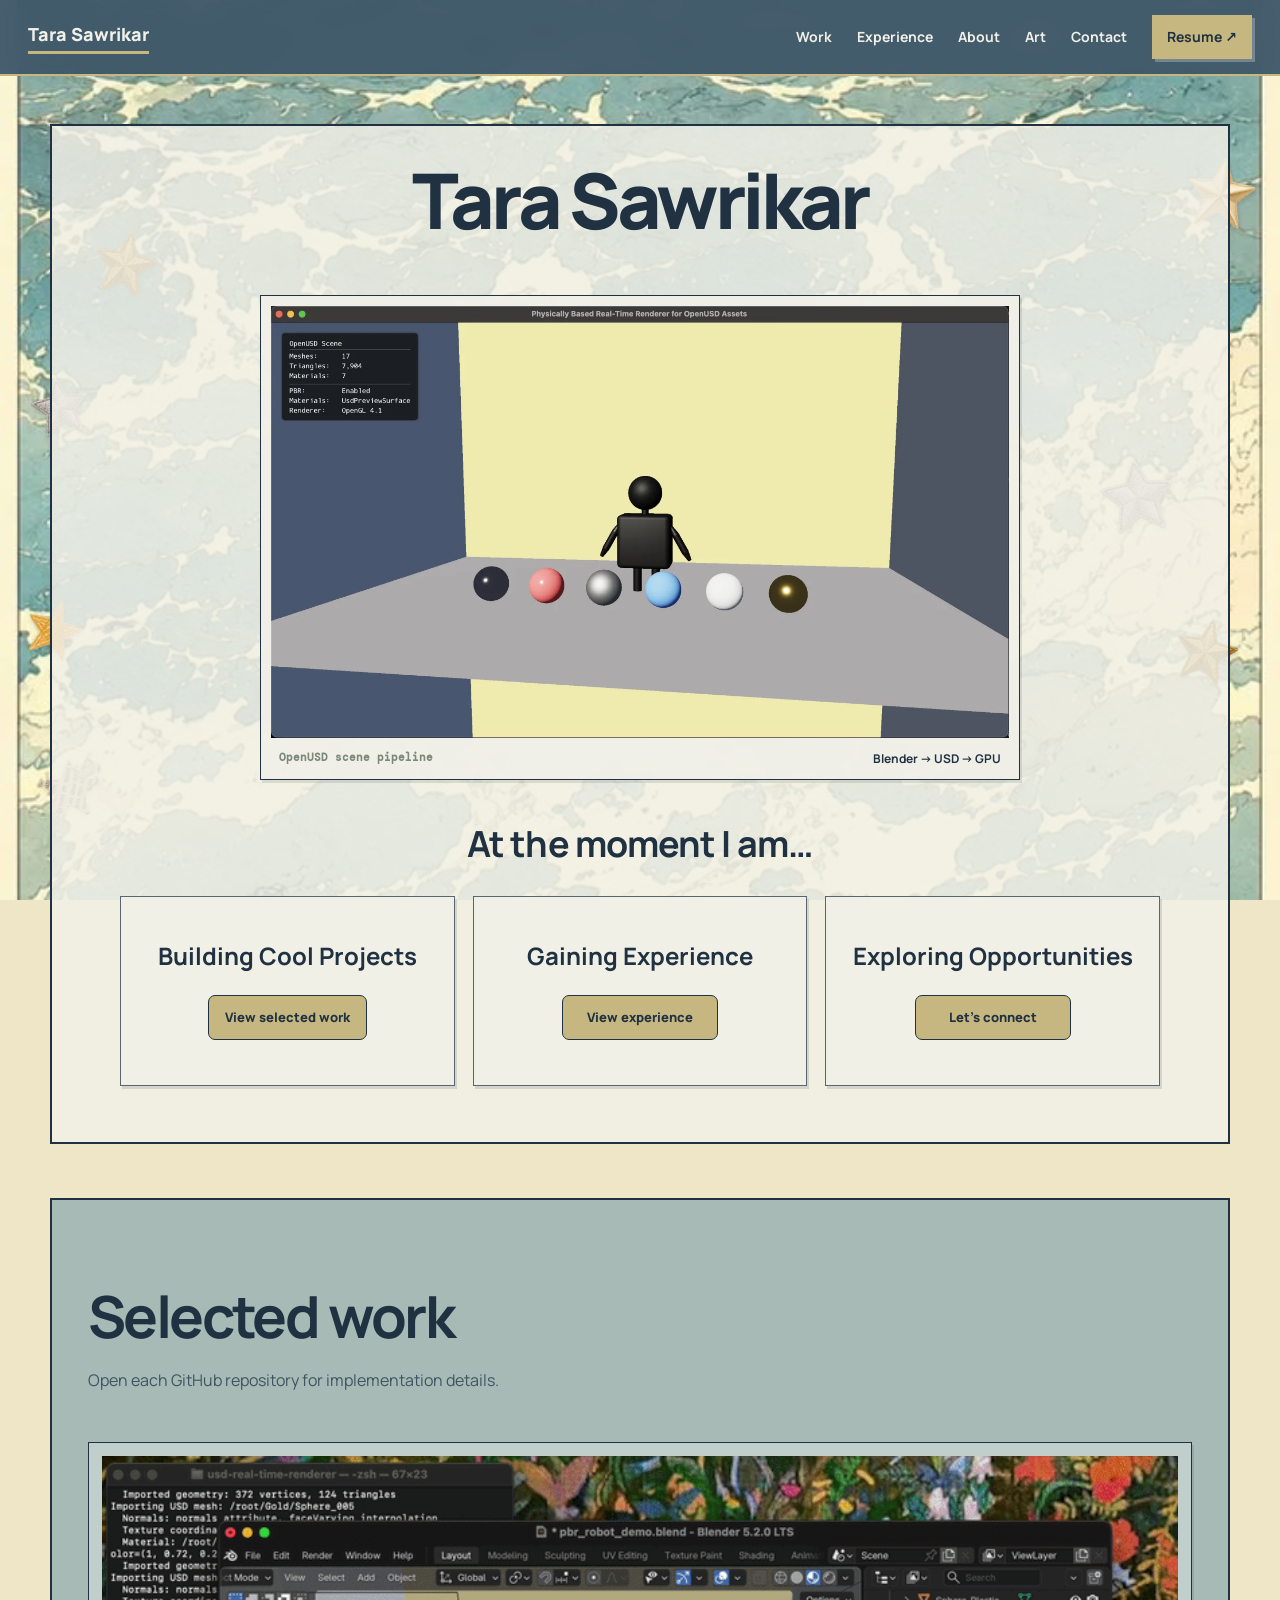
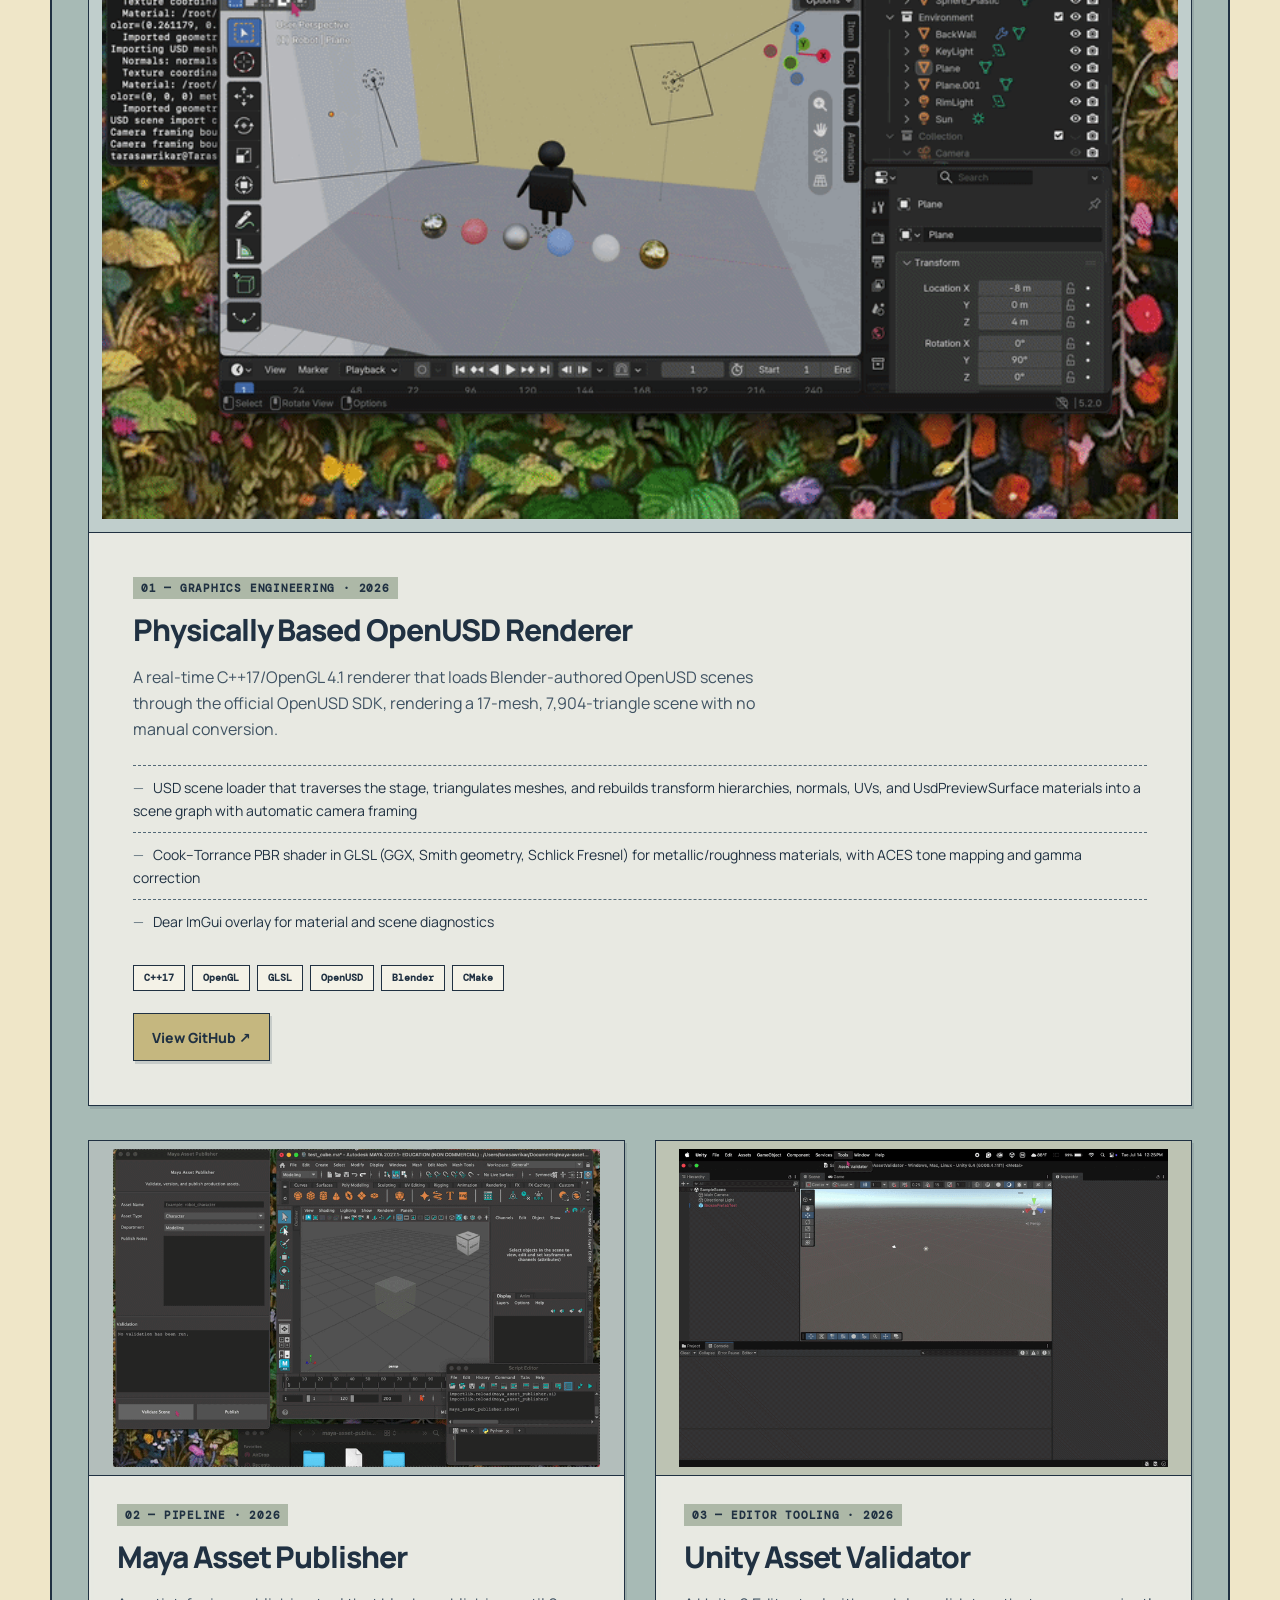
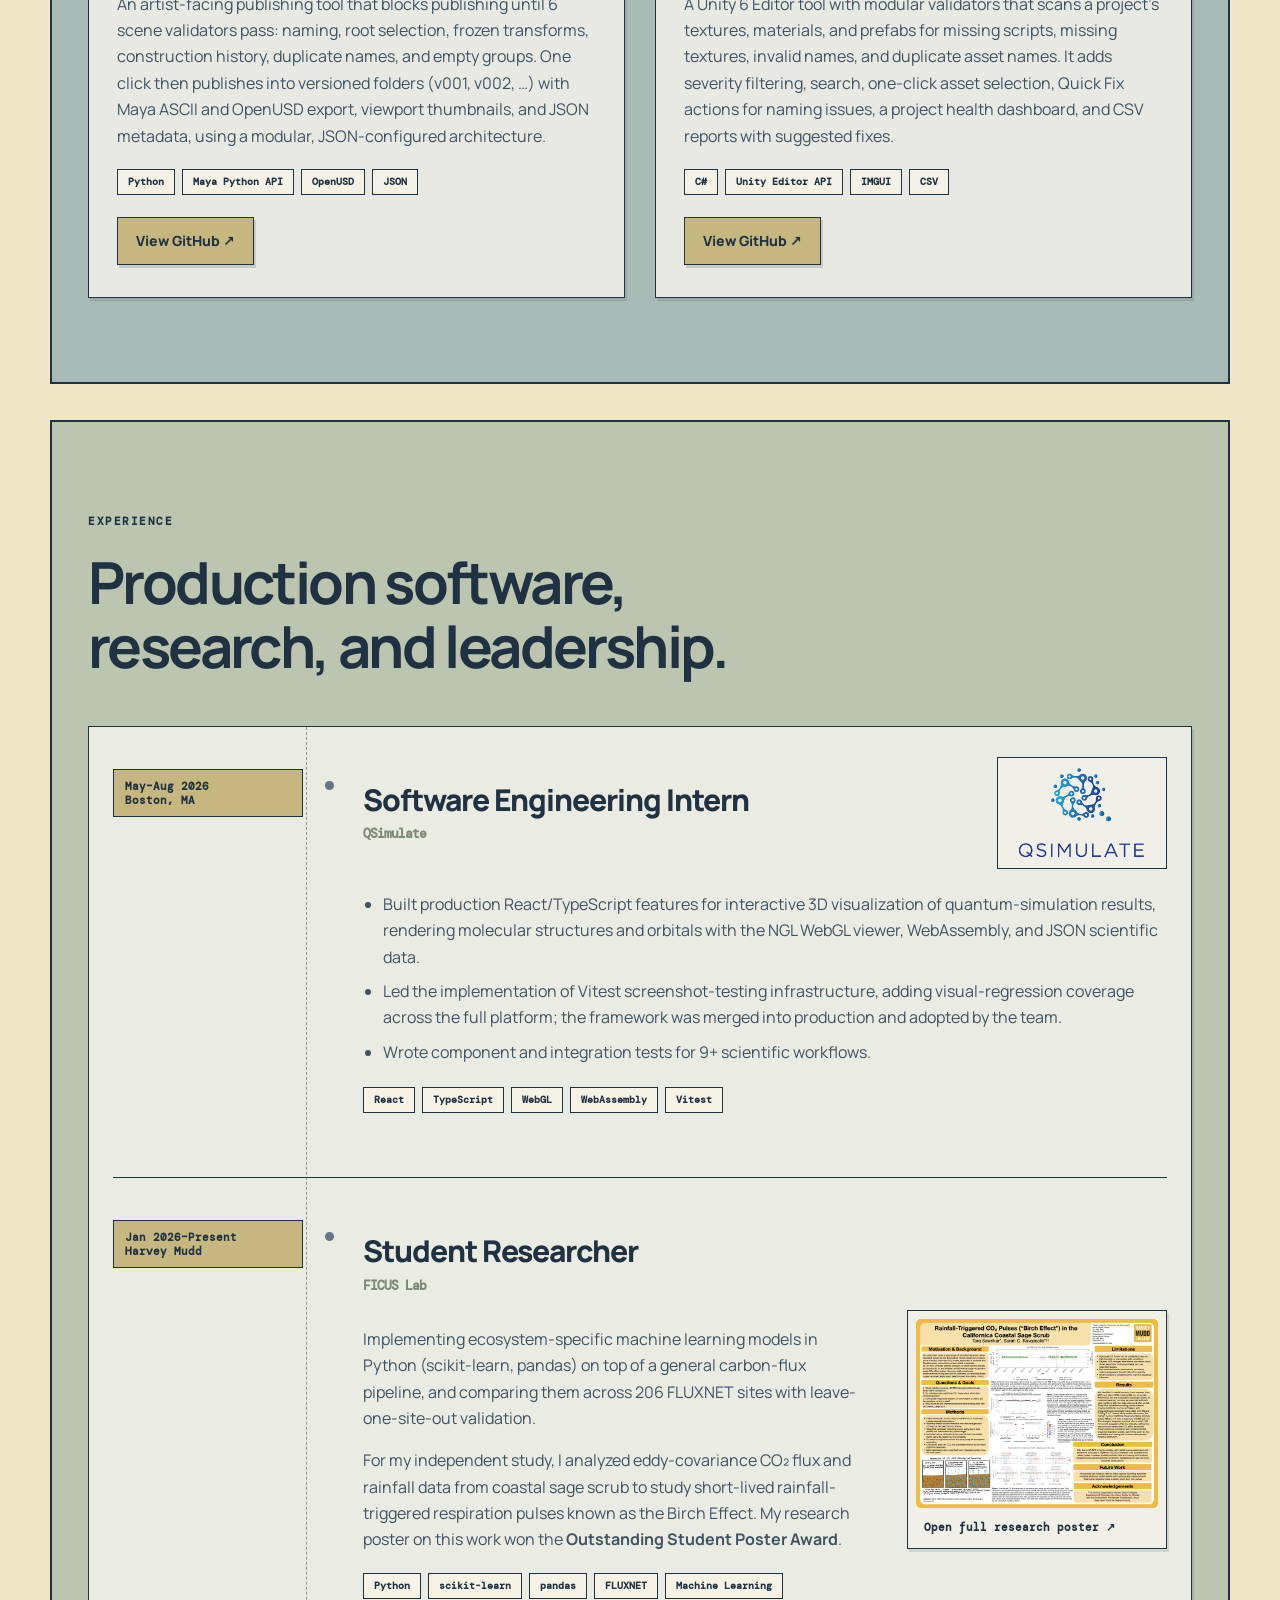
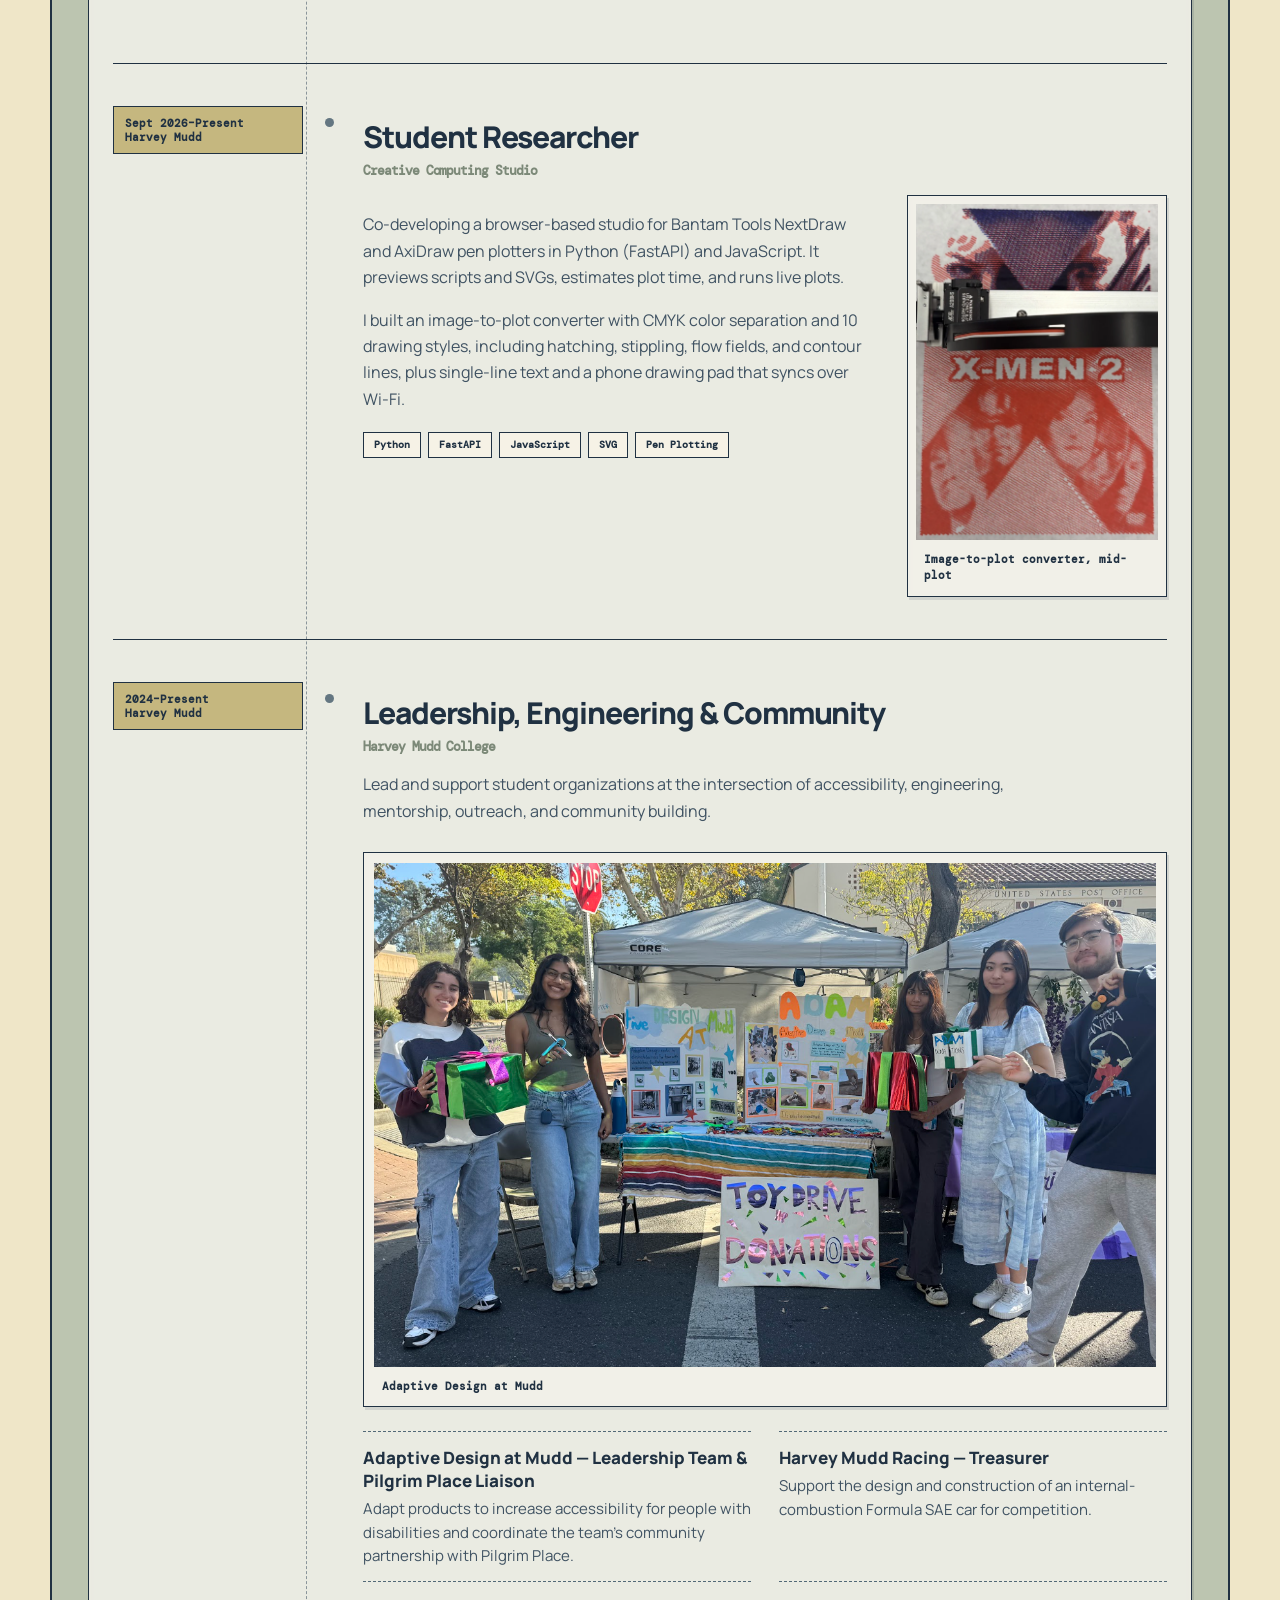
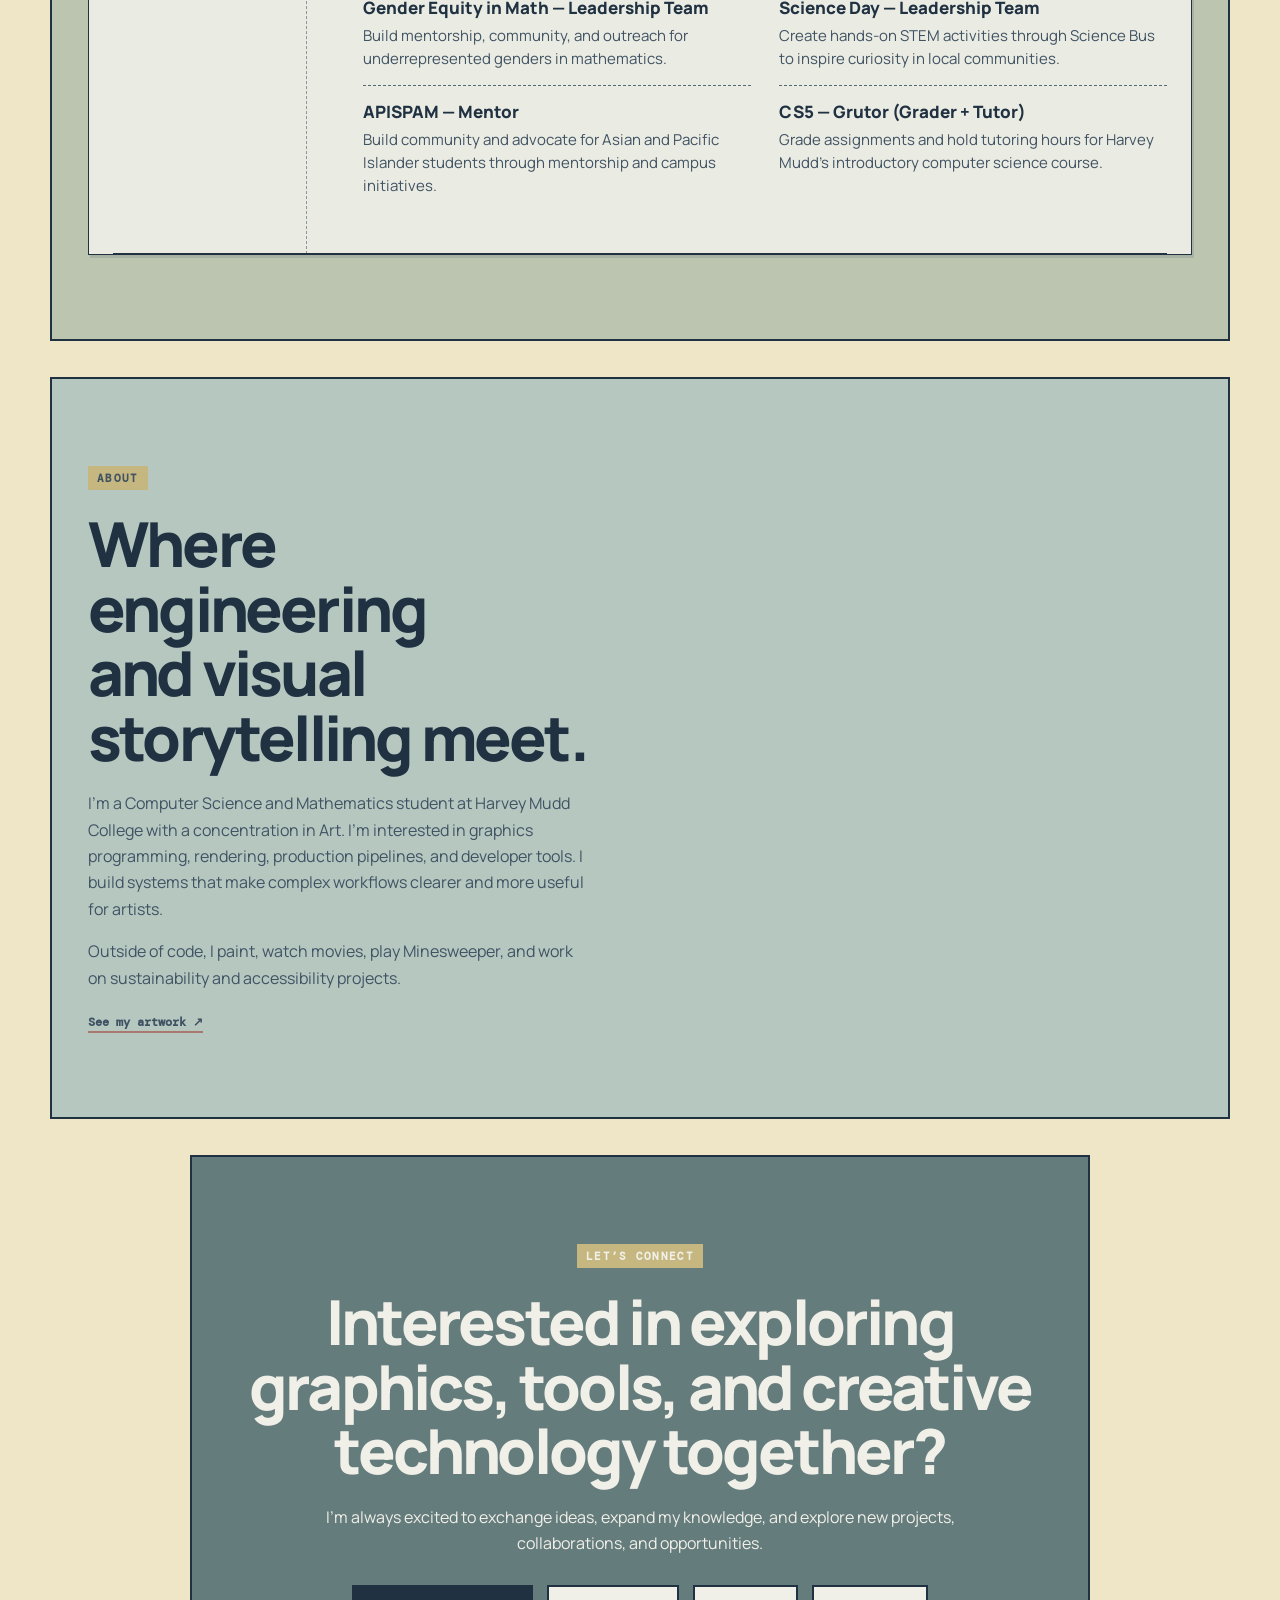
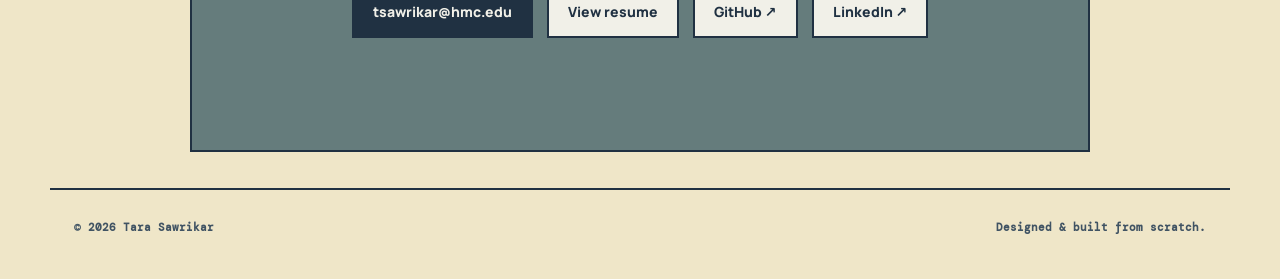
==== commit fe02aa1d: "Update experience, projects, and resume - Add Creative Computing Studio research with pen plotter ph" ====
--- a/index.html
+++ b/index.html
@@ -50,27 +50,28 @@
 
       <article class="project project-featured reveal">
         <div class="project-media renderer-still"><img src="assets/projects/renderer/demo.gif" width="800" height="493" alt="Animated comparison between a Blender-authored scene and its imported real-time renderer output"></div>
-        <div class="project-copy"><p class="project-index">01 — GRAPHICS ENGINEERING · 2026</p><h3>Physically Based OpenUSD Renderer</h3><p>An individual C++17 renderer that imports Blender-authored OpenUSD scenes and reconstructs geometry, hierarchy, cameras, lights, and materials for interactive OpenGL rendering.</p>
-          <ul class="project-points"><li>Cook–Torrance BRDF using GGX, Smith geometry, and Schlick Fresnel</li><li>Recursive USD traversal with hierarchical transform propagation</li><li>Material and scene diagnostics through Dear ImGui</li></ul>
+        <div class="project-copy"><p class="project-index">01 — GRAPHICS ENGINEERING · 2026</p><h3>Physically Based OpenUSD Renderer</h3><p>A real-time C++17/OpenGL 4.1 renderer that loads Blender-authored OpenUSD scenes through the official OpenUSD SDK, rendering a 17-mesh, 7,904-triangle scene with no manual conversion.</p>
+          <ul class="project-points"><li>USD scene loader that traverses the stage, triangulates meshes, and rebuilds transform hierarchies, normals, UVs, and UsdPreviewSurface materials into a scene graph with automatic camera framing</li><li>Cook–Torrance PBR shader in GLSL (GGX, Smith geometry, Schlick Fresnel) for metallic/roughness materials, with ACES tone mapping and gamma correction</li><li>Dear ImGui overlay for material and scene diagnostics</li></ul>
           <div class="tags"><span>C++17</span><span>OpenGL</span><span>GLSL</span><span>OpenUSD</span><span>Blender</span><span>CMake</span></div>
           <div class="link-row"><a class="text-link" href="https://github.com/tarasawrikar17/physically-based-openusd-renderer" target="_blank" rel="noreferrer">View GitHub ↗</a></div>
         </div>
       </article>
 
       <div class="project-grid">
-        <article class="project-card reveal"><div class="card-media"><img src="assets/projects/maya/demo.gif" width="800" height="521" alt="Animated demo of the Maya Asset Publisher validating and publishing an asset"></div><p class="project-index">02 — PIPELINE · 2026</p><h3>Maya Asset Publisher</h3><p>An individual Python tool that validates Maya scenes, blocks invalid publishes, versions assets, captures thumbnails, writes metadata, and exports Maya ASCII and USD deliverables.</p><div class="tags"><span>Python</span><span>Maya API</span><span>OpenUSD</span><span>JSON</span></div><div class="link-row"><a class="text-link" href="https://github.com/tarasawrikar17/maya-asset-publisher" target="_blank" rel="noreferrer">View GitHub ↗</a></div></article>
-        <article class="project-card reveal"><div class="card-media"><img src="assets/projects/unity/demo.gif" width="800" height="519" alt="Animated demo of the Unity Asset Validator scanning assets and applying a quick fix"></div><p class="project-index">03 — EDITOR TOOLING · 2026</p><h3>Unity Asset Validator</h3><p>An individual Unity 6 editor extension that scans textures, materials, and prefabs; groups actionable findings; supports selected quick fixes; and exports CSV reports.</p><div class="tags"><span>C#</span><span>Unity Editor API</span><span>IMGUI</span><span>CSV</span></div><div class="link-row"><a class="text-link" href="https://github.com/tarasawrikar17/unity-asset-validator" target="_blank" rel="noreferrer">View GitHub ↗</a></div></article>
+        <article class="project-card reveal"><div class="card-media"><img src="assets/projects/maya/demo.gif" width="800" height="521" alt="Animated demo of the Maya Asset Publisher validating and publishing an asset"></div><p class="project-index">02 — PIPELINE · 2026</p><h3>Maya Asset Publisher</h3><p>An artist-facing publishing tool that blocks publishing until 6 scene validators pass: naming, root selection, frozen transforms, construction history, duplicate names, and empty groups. One click then publishes into versioned folders (v001, v002, …) with Maya ASCII and OpenUSD export, viewport thumbnails, and JSON metadata, using a modular, JSON-configured architecture.</p><div class="tags"><span>Python</span><span>Maya Python API</span><span>OpenUSD</span><span>JSON</span></div><div class="link-row"><a class="text-link" href="https://github.com/tarasawrikar17/maya-asset-publisher" target="_blank" rel="noreferrer">View GitHub ↗</a></div></article>
+        <article class="project-card reveal"><div class="card-media"><img src="assets/projects/unity/demo.gif" width="800" height="519" alt="Animated demo of the Unity Asset Validator scanning assets and applying a quick fix"></div><p class="project-index">03 — EDITOR TOOLING · 2026</p><h3>Unity Asset Validator</h3><p>A Unity 6 Editor tool with modular validators that scans a project’s textures, materials, and prefabs for missing scripts, missing textures, invalid names, and duplicate asset names. It adds severity filtering, search, one-click asset selection, Quick Fix actions for naming issues, a project health dashboard, and CSV reports with suggested fixes.</p><div class="tags"><span>C#</span><span>Unity Editor API</span><span>IMGUI</span><span>CSV</span></div><div class="link-row"><a class="text-link" href="https://github.com/tarasawrikar17/unity-asset-validator" target="_blank" rel="noreferrer">View GitHub ↗</a></div></article>
       </div>
     </section>
 
     <section class="section experience" id="experience"><div class="section-heading reveal"><p class="eyebrow">Experience</p><h2>Production software, research, and leadership.</h2></div><div class="timeline">
-      <article class="timeline-item reveal"><div class="timeline-meta"><span>May–Aug 2026</span><span>Boston, MA</span></div><div class="experience-body"><div class="experience-heading"><h3>Software Engineering Intern <small>QSimulate</small></h3><img class="experience-logo" src="assets/experience/qsimulate-logo.png" width="1139" height="707" alt="QSimulate"></div><ul class="experience-points"><li>Developed production frontend features for interactive quantum-simulation results, using TypeScript, WebAssembly, and JSON scientific data to render molecular structures and orbitals.</li><li>Led the implementation of Vitest screenshot-testing infrastructure, establishing visual-regression coverage across the frontend; the framework was merged and adopted in the production repository.</li><li>Authored component and integration tests for complex scientific workflows while contributing approximately 200 GitHub contributions across the production codebase.</li></ul><div class="tags"><span>React</span><span>TypeScript</span><span>Vitest</span><span>WebAssembly</span></div></div></article>
-      <article class="timeline-item reveal"><div class="timeline-meta"><span>Jan 2026–Present</span><span>Harvey Mudd</span></div><div class="experience-body"><h3>Student Researcher <small>FICUS Lab</small></h3><div class="experience-feature"><div><p>Apply machine learning, Python data analysis, and quantitative modeling to atmospheric and environmental research. My work spans terpene emissions, atmospheric chemistry, field data collection, and computational studies of how plants interact with air quality and climate.</p><p>For my independent study, I analyzed eddy-covariance CO₂ flux and rainfall data from coastal sage scrub to identify short-lived rainfall-triggered respiration pulses known as the Birch Effect. I presented the results in a research poster, including the limits imposed by rain-related sensor noise and a small number of usable storm events.</p><div class="tags"><span>Python</span><span>Machine Learning</span><span>Environmental Data</span><span>Quantitative Modeling</span></div></div><a class="poster-link" href="assets/experience/ficus-poster.pdf" target="_blank" rel="noreferrer"><img src="assets/experience/ficus-poster.webp" width="1600" height="1254" alt="Research poster titled Rainfall-Triggered CO2 Pulses in the California Coastal Sage Scrub"><span>Open full research poster ↗</span></a></div></div></article>
-      <article class="timeline-item reveal"><div class="timeline-meta"><span>2024–Present</span><span>Harvey Mudd</span></div><div class="experience-body"><h3>Leadership, Engineering & Community <small>Harvey Mudd College</small></h3><p>Lead and support student organizations at the intersection of accessibility, engineering, mentorship, outreach, and community building.</p><figure class="leadership-photo"><img src="assets/experience/adaptive-design.png" width="1218" height="784" alt="Adaptive Design at Mudd team members at a community toy drive with adapted products and project displays"><figcaption>Adaptive Design at Mudd</figcaption></figure><ul class="leadership-list"><li><strong>Adaptive Design at Mudd — Leadership Team & Pilgrim Place Liaison</strong><span>Adapt products to increase accessibility for people with disabilities and coordinate the team’s community partnership with Pilgrim Place.</span></li><li><strong>Harvey Mudd Racing — Treasurer</strong><span>Support the design and construction of an internal-combustion Formula SAE car for competition.</span></li><li><strong>Gender Equity in Math — Leadership Team</strong><span>Build mentorship, community, and outreach for underrepresented genders in mathematics.</span></li><li><strong>Science Day — Leadership Team</strong><span>Create hands-on STEM activities through Science Bus to inspire curiosity in local communities.</span></li><li><strong>APISPAM — Mentor</strong><span>Build community and advocate for Asian and Pacific Islander students through mentorship and campus initiatives.</span></li></ul></div></article>
+      <article class="timeline-item reveal"><div class="timeline-meta"><span>May–Aug 2026</span><span>Boston, MA</span></div><div class="experience-body"><div class="experience-heading"><h3>Software Engineering Intern <small>QSimulate</small></h3><img class="experience-logo" src="assets/experience/qsimulate-logo.png" width="1139" height="707" alt="QSimulate"></div><ul class="experience-points"><li>Built production React/TypeScript features for interactive 3D visualization of quantum-simulation results, rendering molecular structures and orbitals with the NGL WebGL viewer, WebAssembly, and JSON scientific data.</li><li>Led the implementation of Vitest screenshot-testing infrastructure, adding visual-regression coverage across the full platform; the framework was merged into production and adopted by the team.</li><li>Wrote component and integration tests for 9+ scientific workflows.</li></ul><div class="tags"><span>React</span><span>TypeScript</span><span>WebGL</span><span>WebAssembly</span><span>Vitest</span></div></div></article>
+      <article class="timeline-item reveal"><div class="timeline-meta"><span>Jan 2026–Present</span><span>Harvey Mudd</span></div><div class="experience-body"><h3>Student Researcher <small>FICUS Lab</small></h3><div class="experience-feature"><div><p>Implementing ecosystem-specific machine learning models in Python (scikit-learn, pandas) on top of a general carbon-flux pipeline, and comparing them across 206 FLUXNET sites with leave-one-site-out validation.</p><p>For my independent study, I analyzed eddy-covariance CO₂ flux and rainfall data from coastal sage scrub to study short-lived rainfall-triggered respiration pulses known as the Birch Effect. My research poster on this work won the <strong>Outstanding Student Poster Award</strong>.</p><div class="tags"><span>Python</span><span>scikit-learn</span><span>pandas</span><span>FLUXNET</span><span>Machine Learning</span></div></div><a class="poster-link" href="assets/experience/ficus-poster.pdf" target="_blank" rel="noreferrer"><img src="assets/experience/ficus-poster.webp" width="1600" height="1254" alt="Research poster titled Rainfall-Triggered CO2 Pulses in the California Coastal Sage Scrub"><span>Open full research poster ↗</span></a></div></div></article>
+      <article class="timeline-item reveal"><div class="timeline-meta"><span>Sept 2026–Present</span><span>Harvey Mudd</span></div><div class="experience-body"><h3>Student Researcher <small>Creative Computing Studio</small></h3><div class="experience-feature"><div><p>Co-developing a browser-based studio for Bantam Tools NextDraw and AxiDraw pen plotters in Python (FastAPI) and JavaScript. It previews scripts and SVGs, estimates plot time, and runs live plots.</p><p>I built an image-to-plot converter with CMYK color separation and 10 drawing styles, including hatching, stippling, flow fields, and contour lines, plus single-line text and a phone drawing pad that syncs over Wi-Fi.</p><div class="tags"><span>Python</span><span>FastAPI</span><span>JavaScript</span><span>SVG</span><span>Pen Plotting</span></div></div><figure class="poster-link"><img src="assets/experience/pen-plotter.webp" width="1000" height="1387" loading="lazy" alt="Pen plotter drawing a two-color hatched image in red and blue ink, produced with CMYK color separation"><span>Image-to-plot converter, mid-plot</span></figure></div></div></article>
+      <article class="timeline-item reveal"><div class="timeline-meta"><span>2024–Present</span><span>Harvey Mudd</span></div><div class="experience-body"><h3>Leadership, Engineering & Community <small>Harvey Mudd College</small></h3><p>Lead and support student organizations at the intersection of accessibility, engineering, mentorship, outreach, and community building.</p><figure class="leadership-photo"><img src="assets/experience/adaptive-design.png" width="1218" height="784" alt="Adaptive Design at Mudd team members at a community toy drive with adapted products and project displays"><figcaption>Adaptive Design at Mudd</figcaption></figure><ul class="leadership-list"><li><strong>Adaptive Design at Mudd — Leadership Team & Pilgrim Place Liaison</strong><span>Adapt products to increase accessibility for people with disabilities and coordinate the team’s community partnership with Pilgrim Place.</span></li><li><strong>Harvey Mudd Racing — Treasurer</strong><span>Support the design and construction of an internal-combustion Formula SAE car for competition.</span></li><li><strong>Gender Equity in Math — Leadership Team</strong><span>Build mentorship, community, and outreach for underrepresented genders in mathematics.</span></li><li><strong>Science Day — Leadership Team</strong><span>Create hands-on STEM activities through Science Bus to inspire curiosity in local communities.</span></li><li><strong>APISPAM — Mentor</strong><span>Build community and advocate for Asian and Pacific Islander students through mentorship and campus initiatives.</span></li><li><strong>CS5 — Grutor (Grader + Tutor)</strong><span>Grade assignments and hold tutoring hours for Harvey Mudd’s introductory computer science course.</span></li></ul></div></article>
     </div></section>
 
-    <section class="section about" id="about"><div class="about-copy reveal"><p class="eyebrow">About</p><h2>Where engineering and visual storytelling meet.</h2><p>I’m a Computer Science and Mathematics student at Harvey Mudd College interested in graphics programming, rendering, production pipelines, and developer tools. I build systems that make complex workflows clearer and more useful for artists.</p><p>Outside of code, I paint, watch movies, play Minesweeper, and work on sustainability and accessibility projects.</p><a class="text-link" href="art.html">See my artwork ↗</a></div><div class="skills reveal"><div><h3>Languages</h3><p>Python · C++ · C# · TypeScript · JavaScript · Java</p></div><div><h3>Graphics & DCC</h3><p>OpenUSD · OpenGL · GLSL · Maya · Blender · Unity</p></div><div><h3>Libraries & Tools</h3><p>React · Vitest · Dear ImGui · GLFW · GLEW · GLM · CMake · Git</p></div></div></section>
-    <section class="section contact reveal" id="contact"><p class="eyebrow">Let’s connect</p><h2>Interested in exploring graphics, tools, and creative technology together?</h2><p>I’m always excited to exchange ideas, expand my knowledge, and explore new projects, collaborations, and opportunities.</p><div class="button-row"><button class="button primary" type="button" data-copy-email="Tsawrikar@g.hmc.edu" aria-live="polite">Tsawrikar@g.hmc.edu</button><a class="button secondary" href="resume/Tara_Sawrikar_Resume_2026.pdf" target="_blank" rel="noreferrer">View resume</a></div></section>
+    <section class="section about" id="about"><div class="about-copy reveal"><p class="eyebrow">About</p><h2>Where engineering and visual storytelling meet.</h2><p>I’m a Computer Science and Mathematics student at Harvey Mudd College with a concentration in Art. I’m interested in graphics programming, rendering, production pipelines, and developer tools. I build systems that make complex workflows clearer and more useful for artists.</p><p>Outside of code, I paint, watch movies, play Minesweeper, and work on sustainability and accessibility projects.</p><a class="text-link" href="art.html">See my artwork ↗</a></div><div class="skills reveal"><div><h3>Languages</h3><p>C++17 · Python · C# · GLSL · TypeScript · JavaScript · Java</p></div><div><h3>Graphics & DCC</h3><p>OpenUSD · OpenGL · WebGL · Physically Based Rendering (PBR) · Maya · Blender · Unity</p></div><div><h3>Libraries & Tools</h3><p>Maya Python API · Unity Editor API · React · Vitest · WebAssembly · Dear ImGui · NumPy · pandas · scikit-learn · FastAPI · CMake · Git</p></div></div></section>
+    <section class="section contact reveal" id="contact"><p class="eyebrow">Let’s connect</p><h2>Interested in exploring graphics, tools, and creative technology together?</h2><p>I’m always excited to exchange ideas, expand my knowledge, and explore new projects, collaborations, and opportunities.</p><div class="button-row"><button class="button primary" type="button" data-copy-email="tsawrikar@hmc.edu" aria-live="polite">tsawrikar@hmc.edu</button><a class="button secondary" href="resume/Tara_Sawrikar_Resume_2026.pdf" target="_blank" rel="noreferrer">View resume</a><a class="button secondary" href="https://github.com/tarasawrikar17" target="_blank" rel="noreferrer">GitHub ↗</a><a class="button secondary" href="https://www.linkedin.com/in/tara-sawrikar/" target="_blank" rel="noreferrer">LinkedIn ↗</a></div></section>
   </main>
   <footer><span>© <span id="year">2026</span> Tara Sawrikar</span><span>Designed & built from scratch.</span></footer>
 </body>
--- a/styles.css
+++ b/styles.css
@@ -136,15 +136,15 @@
 .experience-points li { margin-bottom: 10px; color: var(--ink-soft); }
 .experience-feature { display: grid; grid-template-columns: minmax(0, 1fr) minmax(260px, .46fr); gap: 38px; align-items: start; }
 .poster-link, .leadership-photo { display: block; overflow: hidden; background: var(--paper); border: 2px solid var(--ink); border-radius: 3px 10px 4px 8px; box-shadow: 5px 6px 0 rgba(23,37,56,.13); text-decoration: none; }
-.poster-link { padding: 8px 8px 0; transform: rotate(1deg); }
+.poster-link { margin: 0; padding: 8px 8px 0; transform: rotate(1deg); }
 .poster-link img, .leadership-photo img { width: 100%; height: auto; border: 1px solid var(--ink); }
 .poster-link span, .leadership-photo figcaption { display: block; padding: 11px 6px; color: var(--ink); font: 700 11px "DM Mono", monospace; }
 .leadership-photo { margin: 28px 0 12px; padding: 10px 10px 0; transform: rotate(-.35deg); }
 .leadership-list { display: grid; grid-template-columns: 1fr 1fr; gap: 0 28px; padding: 0; margin: 28px 0 0; list-style: none; }
 .leadership-list li { padding: 16px 0; border-top: 1px dashed var(--line); }
 .leadership-list strong, .leadership-list span { display: block; }
-.leadership-list strong { margin-bottom: 5px; color: var(--ink); font: 800 16px Manrope, system-ui, sans-serif; }
-.leadership-list span { color: var(--ink-soft); font-size: 13px; }
+.leadership-list strong { margin-bottom: 5px; color: var(--ink); font: 800 17px Manrope, system-ui, sans-serif; }
+.leadership-list span { color: var(--ink-soft); font-size: 15px; line-height: 1.55; }
 
 .about { position: relative; display: grid; grid-template-columns: 1fr 1fr; gap: 100px; background: linear-gradient(125deg, rgba(170,181,138,.94), rgba(143,197,192,.92) 42%, rgba(255,249,235,.94) 42%, rgba(255,249,235,.94) 100%); border: 2px solid var(--ink); clip-path: polygon(0 3%, 98% 0, 100% 97%, 2% 100%); box-shadow: 10px 11px 0 rgba(23,37,56,.2); }
 .skills { position: relative; padding: 12px 26px; background: var(--paper); border: 2px solid var(--ink); box-shadow: var(--shadow); transform: rotate(.5deg); }
